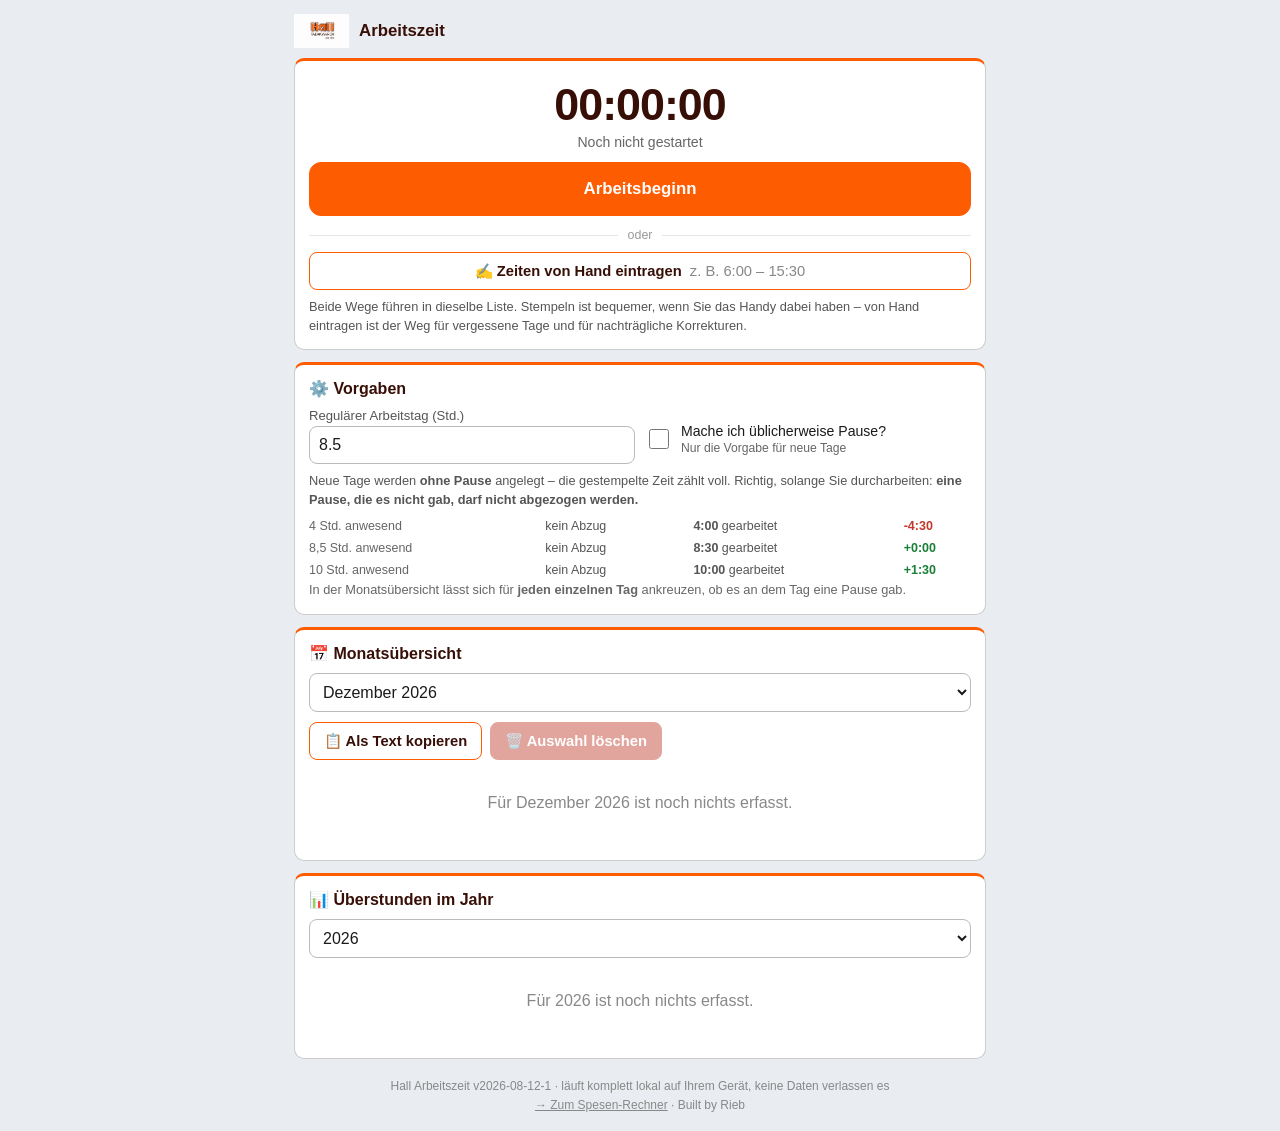
==== app/index.html @ a94123d1 "Neue App "Hall Arbeitszeit" unter /app/; Monatsfeld zeigt den laufenden Monat Der Spesen-Rechner ble" ====
<!DOCTYPE html>
<html lang="de">
<head>
<meta charset="UTF-8">
<title>Hall Arbeitszeit</title>
<meta name="viewport" content="width=device-width, initial-scale=1, viewport-fit=cover">

<!-- App zum Installieren -->
<link rel="manifest" href="manifest.json">
<meta name="theme-color" content="#FE5C01">
<meta name="description" content="Arbeitszeit stempeln und Überstunden zählen. Alle Daten bleiben lokal auf dem Gerät.">
<link rel="icon" type="image/png" href="../icons/icon-192.png">
<link rel="apple-touch-icon" href="../icons/apple-touch-icon.png">
<meta name="apple-mobile-web-app-capable" content="yes">
<meta name="apple-mobile-web-app-status-bar-style" content="default">
<meta name="apple-mobile-web-app-title" content="Arbeitszeit">

<style>
  :root {
    --accent: #FE5C01;      /* Hall Tabakwaren Orange */
    --brand-dark: #370F06;  /* Hall Tabakwaren Dunkelbraun */
    --gruen: #1a7f37;
    --rot: #c0392b;
    --linie: #e2e6ea;
  }
  * { box-sizing: border-box; -webkit-tap-highlight-color: transparent; }
  body {
    font-family: -apple-system, BlinkMacSystemFont, "SF Pro Text", Helvetica, Arial, sans-serif;
    margin: 0; background: #e9edf1; color: #1a1a1a; font-size: 16px;
    padding: env(safe-area-inset-top) 0 calc(env(safe-area-inset-bottom) + 16px);
  }
  .huelle { max-width: 720px; margin: 0 auto; padding: 0 14px; }

  header {
    display: flex; align-items: center; gap: 10px;
    padding: 14px 0 10px;
  }
  header img { height: 34px; }
  header h1 { font-size: 1.05rem; margin: 0; color: var(--brand-dark); font-weight: 600; }

  .karte {
    background: #fff; border: 1px solid #ccc; border-top: 3px solid var(--accent);
    border-radius: 10px; padding: 14px; margin-bottom: 12px;
  }
  .karte h2 { font-size: 1rem; margin: 0 0 10px; color: var(--brand-dark); }

  .uhr {
    font-size: 2.8rem; font-weight: 700; text-align: center; letter-spacing: -1px;
    font-variant-numeric: tabular-nums; margin: 4px 0; color: var(--brand-dark);
  }
  .status { text-align: center; color: #666; font-size: 0.88rem; margin-bottom: 12px; }

  button {
    font-family: inherit; font-size: 0.92rem; border-radius: 8px; cursor: pointer;
    padding: 9px 14px; border: 1px solid var(--accent); background: var(--accent);
    color: #fff; font-weight: 600;
  }
  button.gross { width: 100%; padding: 16px; font-size: 1.05rem; border-radius: 12px; }
  button.hell { background: #fff; color: var(--brand-dark); }
  button.rot { background: var(--rot); border-color: var(--rot); }
  button:disabled { opacity: 0.45; cursor: default; }

  .oder {
    display: flex; align-items: center; gap: 10px;
    margin: 12px 0 10px; color: #999; font-size: 0.78rem;
  }
  .oder span { flex: 1; height: 1px; background: var(--linie); }

  label { display: block; font-size: 0.82rem; color: #555; margin-bottom: 3px; }
  input[type=number], input[type=time], input[type=date], select {
    width: 100%; padding: 9px; font-size: 1rem; font-family: inherit;
    border: 1px solid #bbb; border-radius: 8px; background: #fff; color: #1a1a1a;
  }
  .reihe { display: flex; gap: 10px; flex-wrap: wrap; }
  .reihe > div { flex: 1; min-width: 130px; }

  .hinweis {
    font-size: 0.8rem; color: #555; line-height: 1.45; margin: 8px 0 0;
  }
  .merk {
    background: #FDE9DC; border: 1px solid var(--accent); border-radius: 8px;
    padding: 9px 12px; font-size: 0.84rem; color: var(--brand-dark); line-height: 1.45;
  }

  table { width: 100%; border-collapse: collapse; font-size: 0.87rem; }
  th { text-align: left; color: #666; font-size: 0.75rem; font-weight: normal; padding: 5px 3px; }
  td { padding: 8px 3px; border-top: 1px solid #eee; }
  .zahl { text-align: right; font-variant-numeric: tabular-nums; }
  .plus { color: var(--gruen); font-weight: 600; }
  .minus { color: var(--rot); font-weight: 600; }
  .leer { color: #888; text-align: center; padding: 18px 0; }

  .summe {
    display: flex; justify-content: space-between; padding-top: 10px; margin-top: 8px;
    border-top: 2px solid #ddd; font-weight: 600;
  }
  .summe.klein { border: 0; padding-top: 5px; margin-top: 0; font-weight: normal; color: #666; font-size: 0.85rem; }

  input[type=checkbox] { width: 20px; height: 20px; accent-color: var(--accent); }

  .modal-huelle {
    position: fixed; inset: 0; background: rgba(0,0,0,0.45); z-index: 9999;
    display: flex; align-items: center; justify-content: center; padding: 14px;
  }
  .modal {
    background: #fff; border-radius: 12px; padding: 18px; width: 100%; max-width: 420px;
    max-height: 90vh; overflow-y: auto;
  }
  .modal h2 { margin-top: 0; }

  footer { text-align: center; color: #888; font-size: 0.75rem; padding: 6px 0 0; line-height: 1.6; }
  footer a { color: #888; }
</style>
</head>
<body>
<div class="huelle">

<header>
  <img src="../hall-logo.png" alt="Hall Tabakwaren">
  <h1>Arbeitszeit</h1>
</header>

<div id="erinnerungen"></div>

<!-- ===== Stempeln ===== -->
<div class="karte">
  <div class="uhr" id="uhr">00:00:00</div>
  <div class="status" id="status">Noch nicht gestartet</div>
  <button id="stempelKnopf" class="gross" onclick="azStempeln()">Arbeitsbeginn</button>

  <div class="oder"><span></span>oder<span></span></div>
  <button class="hell" style="width:100%;" onclick="azNachtragenModal()">✍️ Zeiten von Hand eintragen &nbsp;<span style="color:#888; font-weight:normal;">z. B. 6:00 – 15:30</span></button>
  <p class="hinweis">
    Beide Wege führen in dieselbe Liste. Stempeln ist bequemer, wenn Sie das Handy
    dabei haben – von Hand eintragen ist der Weg für vergessene Tage und für
    nachträgliche Korrekturen.
  </p>
</div>

<!-- ===== Vorgaben ===== -->
<div class="karte">
  <h2>⚙️ Vorgaben</h2>
  <div class="reihe">
    <div>
      <label for="soll">Regulärer Arbeitstag (Std.)</label>
      <input id="soll" type="number" step="0.25" min="0" value="8.5" oninput="azSaveCfg()">
    </div>
    <div style="display:flex; align-items:flex-end;">
      <label style="display:flex; align-items:center; gap:9px; margin:0 0 9px;">
        <input id="pauseVorgabe" type="checkbox" onchange="azSaveCfg()">
        <span style="font-size:0.88rem; color:#1a1a1a;">Mache ich üblicherweise Pause?<br>
          <span style="font-size:0.76rem; color:#666;">Nur die Vorgabe für neue Tage</span></span>
      </label>
    </div>
  </div>
  <div id="pausenErklaerung" class="hinweis"></div>
</div>

<!-- ===== Monat ===== -->
<div class="karte">
  <h2>📅 Monatsübersicht</h2>
  <div class="reihe" style="margin-bottom:10px;">
    <div><select id="monatWahl" onchange="azRender()"></select></div>
  </div>
  <div style="display:flex; gap:8px; flex-wrap:wrap; margin-bottom:10px;">
    <button class="hell" onclick="azExport()">📋 Als Text kopieren</button>
    <button class="rot" id="loeschKnopf" onclick="azLoescheAuswahl()" disabled>🗑️ Auswahl löschen</button>
  </div>
  <div id="liste"></div>
</div>

<!-- ===== Jahr ===== -->
<div class="karte">
  <h2>📊 Überstunden im Jahr</h2>
  <div class="reihe" style="margin-bottom:10px;">
    <div><select id="jahrWahl" onchange="azRenderJahr()"></select></div>
  </div>
  <div id="jahrInhalt"></div>
</div>

<footer>
  Hall Arbeitszeit <span id="fussVersion"></span> &middot; läuft komplett lokal auf Ihrem Gerät, keine Daten verlassen es<br>
  <a href="../index.html">→ Zum Spesen-Rechner</a> &middot; Built by Rieb
</footer>

</div>
<div id="modalRoot"></div>

<script>
/* ===================================================================
   Hall Arbeitszeit - eigenständige App

   BEWUSSTE ENTSCHEIDUNG ZUM SPEICHER:
   Diese App benutzt exakt dieselben localStorage-Schluessel wie die
   Arbeitszeit-Ansicht im Spesen-Rechner (spesen_az_tage / _lauf / _cfg).
   Weil beide unter derselben Domain liegen, teilen sie sich damit den
   Speicher: Was hier gestempelt wird, steht auch dort - und umgekehrt.
   Es gibt also KEINEN zweiten, auseinanderlaufenden Datenbestand.

   Die Spesen-Abrechnung selbst wird hier nicht angefasst.
   =================================================================== */

const APP_VERSION = "2026-08-12-1";

const MONATE = ["Januar","Februar","März","April","Mai","Juni",
                "Juli","August","September","Oktober","November","Dezember"];

/* ---------- Speicher ----------
   Jeder Schreibvorgang wird zurueckgelesen und geprueft. Faellt der
   Browser-Speicher aus (voll, privater Modus), verschwaende ein stilles
   Scheitern einen ganzen Arbeitstag - das wuerde erst Wochen spaeter beim
   Zaehlen auffallen. Deshalb sofort laut Bescheid geben. */
function azSchreibe(schluessel, wert) {
  try {
    if (wert === null) localStorage.removeItem(schluessel);
    else localStorage.setItem(schluessel, wert);
    if (wert !== null && localStorage.getItem(schluessel) !== wert) throw new Error("Rückgelesener Wert weicht ab");
    return true;
  } catch (e) {
    alert("⚠️ Die Arbeitszeit konnte NICHT gespeichert werden.\n\n" +
      "Grund: " + (e && e.message ? e.message : "unbekannt") + "\n\n" +
      "Meist liegt es an einem vollen Browser-Speicher oder am privaten Modus. " +
      "Bitte notieren Sie sich die Zeiten vorerst von Hand.");
    return false;
  }
}

const AZ = {
  get lauf() { return localStorage.getItem("spesen_az_lauf"); },
  set lauf(v) { azSchreibe("spesen_az_lauf", v ? v : null); },
  get tage() { try { return JSON.parse(localStorage.getItem("spesen_az_tage") || "[]"); } catch (e) { return []; } },
  set tage(v) { azSchreibe("spesen_az_tage", JSON.stringify(v)); },
  get cfg() {
    try { return Object.assign({ soll: 8.5 }, JSON.parse(localStorage.getItem("spesen_az_cfg") || "{}")); }
    catch (e) { return { soll: 8.5 }; }
  },
  set cfg(v) { azSchreibe("spesen_az_cfg", JSON.stringify(v)); },
};

/* ---------- Pausenrechnung ----------
   § 4 ArbZG: "Die Arbeit ist durch im voraus feststehende Ruhepausen von
   mindestens 30 Minuten bei einer Arbeitszeit von mehr als sechs bis zu
   neun Stunden und 45 Minuten bei einer Arbeitszeit von mehr als neun
   Stunden insgesamt zu unterbrechen."
   "mehr als" ist woertlich: exakt 6:00 loest nichts aus, exakt 9:00
   bleibt bei 30 Minuten. */
function azGesetzPause(bruttoMin) {
  if (bruttoMin > 540) return 45;
  if (bruttoMin > 360) return 30;
  return 0;
}

/* Hat es an DIESEM Tag eine Pause gegeben? Der Tag ueberstimmt die
   allgemeine Vorgabe - eine Pause, die nicht stattgefunden hat, darf
   nicht abgezogen werden (§ 2 Abs. 1 ArbZG zieht nur genommene
   Ruhepausen ab), und umgekehrt. */
function azPauseAn() {
  const c = AZ.cfg;
  if (typeof c.gesetzlichePause === "boolean") return c.gesetzlichePause;
  if (c.modus) return c.modus !== "keine";
  return !!c.pause;
}
function azTagPause(e) { return typeof e.pause === "boolean" ? e.pause : azPauseAn(); }
function azAbzugFuer(e) { return azTagPause(e) ? azGesetzPause(e.min) : 0; }
function azNettoFuer(e) { return Math.max(0, e.min - azAbzugFuer(e)); }

function azModusText() {
  return azPauseAn()
    ? "gesetzliche Pause abgezogen (30 Min. ab 6 Std., 45 Min. ab 9 Std. – § 4 ArbZG)"
    : "ohne Pausenabzug – gestempelte Zeit zählt voll";
}

/* ---------- Hilfsmittel ---------- */
function azHhmm(m) {
  const v = Math.abs(Math.round(m));
  return (m < 0 ? "-" : "") + Math.floor(v / 60) + ":" + String(v % 60).padStart(2, "0");
}
function azUhrzeit(iso) { return new Date(iso).toLocaleTimeString("de-DE", { hour: "2-digit", minute: "2-digit" }); }
function azMonatsKey(iso) { const d = new Date(iso); return d.getFullYear() + "-" + String(d.getMonth() + 1).padStart(2, "0"); }
function azMonatsLabel(k) { const [j, m] = k.split("-"); return MONATE[parseInt(m, 10) - 1] + " " + j; }
function esc(s) { return String(s == null ? "" : s).replace(/[&<>"]/g, (c) => ({ "&": "&amp;", "<": "&lt;", ">": "&gt;", '"': "&quot;" }[c])); }

/* ---------- Stempeln ---------- */
function azStempeln() {
  if (AZ.lauf) {
    const start = new Date(AZ.lauf);
    const min = (Date.now() - start.getTime()) / 60000;
    // Unter einer Minute ist immer ein Fehlgriff, kein Arbeitstag.
    if (min < 1) {
      AZ.lauf = null;
      azRender();
      alert("Nur " + Math.round(min * 60) + " Sekunden erfasst – das war offenbar ein Fehlgriff.\n\n" +
        "Der Eintrag wurde verworfen. Über „✍️ Zeiten von Hand eintragen" + String.fromCharCode(34) + " lässt sich ein Tag von Hand eintragen.");
      return;
    }
    const t = AZ.tage;
    // "pause" wird sofort festgeschrieben, damit eine spaetere Aenderung
    // der Vorgabe alte Tage nicht rueckwirkend umrechnet.
    t.push({ start: AZ.lauf, ende: new Date().toISOString(), min: Math.round(min), pause: azPauseAn() });
    AZ.tage = t;
    AZ.lauf = null;
  } else {
    AZ.lauf = new Date().toISOString();
  }
  azRender();
}

let azTimer = null;
function azTick() {
  const el = document.getElementById("uhr");
  if (!el) return;
  const l = AZ.lauf;
  if (!l) { el.textContent = "00:00:00"; return; }
  const s = Math.max(0, Math.floor((Date.now() - new Date(l).getTime()) / 1000));
  el.textContent = [Math.floor(s / 3600), Math.floor(s / 60) % 60, s % 60]
    .map((v) => String(v).padStart(2, "0")).join(":");
}

/* ---------- Vorgaben ---------- */
function azSaveCfg() {
  AZ.cfg = Object.assign({}, AZ.cfg, {
    soll: parseFloat(document.getElementById("soll").value) || 0,
    gesetzlichePause: document.getElementById("pauseVorgabe").checked,
  });
  azRender();
}

function azPausenErklaerung() {
  const el = document.getElementById("pausenErklaerung");
  if (!el) return;
  const an = azPauseAn();
  const soll = AZ.cfg.soll * 60;
  const zeile = (std) => {
    const b = Math.round(std * 60);
    const abzug = an ? azGesetzPause(b) : 0;
    const netto = b - abzug, diff = netto - soll;
    return `<tr>
      <td style="padding:2px 10px 2px 0; color:#666; border:0;">${String(std).replace(".", ",")} Std. anwesend</td>
      <td style="padding:2px 10px 2px 0; border:0;">${abzug ? "− " + abzug + " Min." : "kein Abzug"}</td>
      <td style="padding:2px 10px 2px 0; border:0;"><b>${azHhmm(netto)}</b> gearbeitet</td>
      <td style="padding:2px 0; border:0;" class="${diff >= 0 ? "plus" : "minus"}">${diff >= 0 ? "+" : ""}${azHhmm(diff)}</td>
    </tr>`;
  };
  el.innerHTML =
    (an
      ? `Neue Tage werden <b>mit Pause</b> angelegt: 30 Min. ab 6 Std., 45 Min. ab 9 Std. (§ 4 ArbZG).`
      : `Neue Tage werden <b>ohne Pause</b> angelegt – die gestempelte Zeit zählt voll.
         Richtig, solange Sie durcharbeiten: <b>eine Pause, die es nicht gab, darf nicht abgezogen werden.</b>`) +
    `<table style="margin-top:6px; font-size:0.78rem;">${zeile(4)}${zeile(8.5)}${zeile(10)}</table>` +
    `<span style="color:#666;">In der Monatsübersicht lässt sich für <b>jeden einzelnen Tag</b> ankreuzen,
     ob es an dem Tag eine Pause gab.</span>`;
}

/* ---------- Auswahl & Löschen ---------- */
function azGewaehlte() {
  return [...document.querySelectorAll("#liste input.az-auswahl:checked")].map((c) => c.value);
}
function azAuswahlGeaendert() {
  const n = azGewaehlte().length;
  const btn = document.getElementById("loeschKnopf");
  btn.disabled = n === 0;
  btn.textContent = n === 0 ? "🗑️ Auswahl löschen" : `🗑️ ${n} ${n === 1 ? "Tag" : "Tage"} löschen`;
  const alle = document.getElementById("alleWahl");
  if (alle) {
    const gesamt = document.querySelectorAll("#liste input.az-auswahl").length;
    alle.checked = n > 0 && n === gesamt;
    alle.indeterminate = n > 0 && n < gesamt;
  }
}
function azAlleAuswaehlen(an) {
  document.querySelectorAll("#liste input.az-auswahl").forEach((c) => { c.checked = an; });
  azAuswahlGeaendert();
}
function azLoescheAuswahl() {
  const ids = azGewaehlte();
  if (!ids.length) return;
  const tage = AZ.tage.filter((e) => ids.includes(e.start));
  const liste = tage.map((e) => "• " + new Date(e.start).toLocaleDateString("de-DE", { weekday: "short", day: "2-digit", month: "2-digit" }) +
    "  " + azUhrzeit(e.start) + "–" + azUhrzeit(e.ende)).join("\n");
  if (!confirm(ids.length + (ids.length === 1 ? " Tag" : " Tage") + " löschen?\n\n" + liste + "\n\nRückgängig machen geht nicht.")) return;
  AZ.tage = AZ.tage.filter((e) => !ids.includes(e.start));
  azRender();
}
function azLoescheTag(startIso) {
  const t = AZ.tage;
  const e = t.find((x) => x.start === startIso);
  if (!e) return;
  const d = new Date(e.start).toLocaleDateString("de-DE", { weekday: "long", day: "2-digit", month: "long" });
  if (!confirm(d + "\n" + azUhrzeit(e.start) + "–" + azUhrzeit(e.ende) + "\n\nDiesen Tag wirklich löschen?")) return;
  AZ.tage = t.filter((x) => x.start !== startIso);
  azRender();
}
function azTagPauseUmschalten(startIso, an) {
  const t = AZ.tage;
  const e = t.find((x) => x.start === startIso);
  if (!e) return;
  e.pause = an;
  AZ.tage = t;
  azRender();
}

/* ---------- Von Hand eintragen ---------- */
function azNachtragenModal(datumVorgabe) {
  const c = AZ.cfg;
  const heute = datumVorgabe || new Date().toISOString().slice(0, 10);
  document.getElementById("modalRoot").innerHTML = `
    <div class="modal-huelle" onclick="if(event.target===this) azSchliesseModal()">
      <div class="modal">
        <h2>✍️ Arbeitszeit von Hand eintragen</h2>
        <p class="hinweis" style="margin-top:0;">Für vergessenes Stempeln, zum Berichtigen oder zum Nachpflegen mehrerer Tage.</p>
        <div style="margin-bottom:10px;">
          <label for="nachDatum">Datum</label>
          <input id="nachDatum" type="date" value="${heute}">
        </div>
        <div class="reihe" style="margin-bottom:10px;">
          <div><label for="nachVon">Arbeitsbeginn</label><input id="nachVon" type="time" value="${c.letzteVon || "06:00"}"></div>
          <div><label for="nachBis">Feierabend</label><input id="nachBis" type="time" value="${c.letzteBis || "15:30"}"></div>
        </div>
        <label style="display:flex; align-items:center; gap:9px; margin-bottom:10px;">
          <input id="nachPause" type="checkbox" ${azPauseAn() ? "checked" : ""}>
          <span style="font-size:0.88rem; color:#1a1a1a;">An diesem Tag Pause gemacht</span>
        </label>
        <div id="nachVorschau" class="merk"></div>
        <div style="display:flex; gap:8px; justify-content:flex-end; margin-top:14px; flex-wrap:wrap;">
          <button class="hell" onclick="azSchliesseModal()">Abbrechen</button>
          <button class="hell" onclick="azNachtragenSpeichern(true)">Eintragen &amp; nächster Tag</button>
          <button onclick="azNachtragenSpeichern(false)">Eintragen</button>
        </div>
      </div>
    </div>`;
  ["nachDatum", "nachVon", "nachBis"].forEach((id) =>
    document.getElementById(id).addEventListener("input", azNachVorschau));
  document.getElementById("nachPause").addEventListener("change", azNachVorschau);
  azNachVorschau();
}
function azSchliesseModal() { document.getElementById("modalRoot").innerHTML = ""; }

/* Zeigt schon vor dem Speichern, was der Eintrag bedeutet - damit ein
   Zahlendreher auffaellt, bevor er in der Liste steht. */
function azNachVorschau() {
  const el = document.getElementById("nachVorschau");
  if (!el) return;
  const d = document.getElementById("nachDatum").value;
  const von = document.getElementById("nachVon").value;
  const bis = document.getElementById("nachBis").value;
  if (!d || !von || !bis) { el.textContent = "Bitte Datum und beide Zeiten ausfüllen."; return; }
  const s = new Date(d + "T" + von);
  let e = new Date(d + "T" + bis);
  let nacht = false;
  if (e <= s) { e = new Date(e.getTime() + 864e5); nacht = true; }
  const brutto = Math.round((e - s) / 60000);
  const pauseAn = document.getElementById("nachPause").checked;
  const abzug = pauseAn ? azGesetzPause(brutto) : 0;
  const netto = Math.max(0, brutto - abzug);
  const diff = netto - AZ.cfg.soll * 60;
  el.innerHTML = `<b>${s.toLocaleDateString("de-DE", { weekday: "long", day: "2-digit", month: "long" })}</b>` +
    (nacht ? ` <span class="minus">(über Mitternacht)</span>` : "") + `<br>` +
    `Arbeitszeit <b>${azHhmm(netto)} Std.</b>` +
    (abzug ? ` <span style="color:#666;">(${azHhmm(brutto)} minus ${abzug} Min. Pause)</span>` : "") +
    ` &nbsp;·&nbsp; <b class="${diff >= 0 ? "plus" : "minus"}">${diff >= 0 ? "+" : ""}${azHhmm(diff)}</b> gegenüber ${String(AZ.cfg.soll).replace(".", ",")} Std.` +
    (!pauseAn && brutto > 360
      ? `<br><span class="minus">⚠️ Über 6 Std. ohne Pause – nach § 4 Satz 2 ArbZG unzulässig. Es wird nichts abgezogen, der Tag wird nur gekennzeichnet.</span>`
      : "");
}

function azNachtragenSpeichern(weiter) {
  const datum = document.getElementById("nachDatum").value;
  const von = document.getElementById("nachVon").value;
  const bis = document.getElementById("nachBis").value;
  if (!datum || !von || !bis) { alert("Bitte Datum, Arbeitsbeginn und Feierabend ausfüllen."); return; }
  const start = new Date(datum + "T" + von);
  let ende = new Date(datum + "T" + bis);
  if (ende <= start) ende = new Date(ende.getTime() + 864e5);  // Nachtschicht
  const min = Math.round((ende - start) / 60000);
  if (min > 16 * 60 && !confirm("Das sind " + azHhmm(min) + " Stunden. Wirklich eintragen?")) return;

  // Doppelt erfasste Tage sind der haeufigste Weg zu falschen Ueberstunden
  const schonDa = AZ.tage.filter((e) => e.start.slice(0, 10) === start.toISOString().slice(0, 10));
  if (schonDa.length) {
    const liste = schonDa.map((e) => azUhrzeit(e.start) + "–" + azUhrzeit(e.ende)).join(", ");
    if (!confirm("Für diesen Tag ist bereits etwas erfasst:\n" + liste +
      "\n\nDer neue Eintrag kommt zusätzlich dazu und wird mitgezählt. Trotzdem eintragen?")) return;
  }

  const t = AZ.tage;
  t.push({ start: start.toISOString(), ende: ende.toISOString(), min: min,
           pause: document.getElementById("nachPause").checked });
  t.sort((a, b) => new Date(a.start) - new Date(b.start));
  AZ.tage = t;
  AZ.cfg = Object.assign(AZ.cfg, { letzteVon: von, letzteBis: bis });
  azRender();

  if (weiter) {
    azNachtragenModal(new Date(start.getTime() + 864e5).toISOString().slice(0, 10));
  } else {
    azSchliesseModal();
  }
}

/* ---------- Export ---------- */
function azExport() {
  const key = document.getElementById("monatWahl").value;
  const soll = AZ.cfg.soll * 60;
  const tage = AZ.tage.filter((e) => azMonatsKey(e.start) === key);
  if (!tage.length) { alert("Für diesen Monat sind keine Zeiten erfasst."); return; }
  const zeilen = tage.map((e) => {
    const n = azNettoFuer(e), d = n - soll, abzug = azAbzugFuer(e);
    return new Date(e.start).toLocaleDateString("de-DE", { weekday: "short", day: "2-digit", month: "2-digit" }) +
      "  " + azUhrzeit(e.start) + "-" + azUhrzeit(e.ende) +
      "  Pause " + (abzug ? abzug + " Min." : "keine") +
      "  " + azHhmm(n) + " Std.  " + (d >= 0 ? "+" : "") + azHhmm(d) +
      (!azTagPause(e) && e.min > 360 ? "  (!) ueber 6 Std. ohne Pause" : "");
  }).join("\n");
  const summe = tage.reduce((s, e) => s + azNettoFuer(e) - soll, 0);
  const txt = "Arbeitszeit " + azMonatsLabel(key) +
    "\nSoll " + String(AZ.cfg.soll).replace(".", ",") + " Std./Tag, " + azModusText() +
    "\n\n" + zeilen +
    "\n\nÜberstunden im Monat: " + (summe >= 0 ? "+" : "") + azHhmm(summe);
  if (navigator.clipboard) {
    navigator.clipboard.writeText(txt).then(() => alert("In die Zwischenablage kopiert."), () => prompt("Kopieren:", txt));
  } else { prompt("Kopieren:", txt); }
}

/* ---------- Monatsansicht ---------- */
function azRender() {
  const c = AZ.cfg;
  document.getElementById("soll").value = c.soll;
  document.getElementById("pauseVorgabe").checked = azPauseAn();
  azPausenErklaerung();

  const l = AZ.lauf;
  const btn = document.getElementById("stempelKnopf");
  btn.textContent = l ? "Feierabend" : "Arbeitsbeginn";
  btn.className = "gross" + (l ? " rot" : "");
  document.getElementById("status").innerHTML = l
    ? "Läuft seit <b>" + azUhrzeit(l) + "</b>"
    : "Noch nicht gestartet";
  azTick();

  const alle = AZ.tage;
  const keys = Array.from(new Set(alle.map((e) => azMonatsKey(e.start))));
  const jetzt = azMonatsKey(new Date().toISOString());
  if (!keys.includes(jetzt)) keys.push(jetzt);
  keys.sort().reverse();

  const sel = document.getElementById("monatWahl");
  const vorher = sel.value;
  sel.innerHTML = keys.map((k) => `<option value="${k}">${azMonatsLabel(k)}</option>`).join("");
  sel.value = keys.includes(vorher) ? vorher : jetzt;

  const soll = c.soll * 60;
  const monatTage = alle.filter((e) => azMonatsKey(e.start) === sel.value)
    .sort((a, b) => new Date(b.start) - new Date(a.start));

  let html;
  if (!monatTage.length) {
    html = `<p class="leer">Für ${azMonatsLabel(sel.value)} ist noch nichts erfasst.</p>`;
  } else {
    html = `<table><thead><tr>
      <th style="width:26px;"><input type="checkbox" id="alleWahl" onchange="azAlleAuswaehlen(this.checked)"></th>
      <th>Tag</th><th>Von–Bis</th><th style="text-align:center;">Pause</th>
      <th class="zahl">Zeit</th><th class="zahl">+/−</th><th></th>
    </tr></thead><tbody>`;
    monatTage.forEach((e) => {
      const n = azNettoFuer(e), diff = n - soll;
      const pauseAn = azTagPause(e), abzug = azAbzugFuer(e);
      // Ueber 6 Std. ohne Pause ist nach § 4 Satz 2 ArbZG unzulaessig.
      // Abgezogen wird trotzdem nichts - der Tag wird nur belegbar gemacht.
      const verstoss = !pauseAn && e.min > 360;
      html += `<tr>
        <td><input type="checkbox" class="az-auswahl" value="${esc(e.start)}" onchange="azAuswahlGeaendert()"></td>
        <td>${new Date(e.start).toLocaleDateString("de-DE", { weekday: "short", day: "2-digit", month: "2-digit" })}</td>
        <td style="color:#666;">${azUhrzeit(e.start)}–${azUhrzeit(e.ende)}</td>
        <td style="text-align:center; white-space:nowrap;">
          <input type="checkbox" ${pauseAn ? "checked" : ""} onchange="azTagPauseUmschalten('${esc(e.start)}', this.checked)"
                 title="${pauseAn ? "Pause gemacht – wird abgezogen" : "Keine Pause gemacht – nichts wird abgezogen"}">
          <span style="font-size:0.7rem; color:#888;">${abzug ? "−" + abzug + "′" : "–"}</span>
          ${verstoss ? `<span title="Über 6 Std. ohne Pause – nach § 4 Satz 2 ArbZG unzulässig. Es wird nichts abgezogen; der Tag ist nur gekennzeichnet." style="cursor:help;">⚠️</span>` : ""}
        </td>
        <td class="zahl">${azHhmm(n)}</td>
        <td class="zahl ${diff >= 0 ? "plus" : "minus"}">${diff >= 0 ? "+" : ""}${azHhmm(diff)}</td>
        <td style="text-align:right;"><button class="hell" style="padding:2px 7px; font-size:0.78rem;" onclick="azLoescheTag('${esc(e.start)}')" title="Diesen Tag löschen">🗑️</button></td>
      </tr>`;
    });
    const summeMonat = monatTage.reduce((s, e) => s + azNettoFuer(e) - soll, 0);
    const summeAlle = alle.reduce((s, e) => s + azNettoFuer(e) - soll, 0);
    html += `</tbody></table>
      <div class="summe">
        <span>Überstunden ${azMonatsLabel(sel.value)} (${monatTage.length} ${monatTage.length === 1 ? "Tag" : "Tage"})</span>
        <span class="${summeMonat >= 0 ? "plus" : "minus"}">${summeMonat >= 0 ? "+" : ""}${azHhmm(summeMonat)}</span>
      </div>
      <div class="summe klein">
        <span>Überstunden insgesamt (alle Monate)</span>
        <span>${summeAlle >= 0 ? "+" : ""}${azHhmm(summeAlle)}</span>
      </div>`;
  }
  document.getElementById("liste").innerHTML = html;
  azAuswahlGeaendert();
  azRenderJahr();
  azErinnerungen();
}

/* ---------- Jahresansicht ----------
   Ueberstunden koennen negativ sein, deshalb eine Nulllinie:
   Plus waechst gruen nach oben, Minus rot nach unten. */
function azJahrBalken(monate) {
  const maxAbs = Math.max(30, ...monate.map((m) => Math.abs(m.diff)));
  const bw = 20, luecke = 9, halbe = 46, linksPad = 26, hoehe = halbe * 2 + 24;
  const breite = monate.length * (bw + luecke) + linksPad;
  const nullY = halbe + 3;
  const balken = monate.map((m, i) => {
    const h = Math.round((Math.abs(m.diff) / maxAbs) * (halbe - 12));
    const x = linksPad + i * (bw + luecke);
    const y = m.diff >= 0 ? nullY - h : nullY;
    const farbe = m.diff >= 0 ? "#1a7f37" : "#c0392b";
    const txt = m.tage ? (m.diff >= 0 ? "+" : "") + azHhmm(m.diff) : "";
    const ty = m.diff >= 0 ? y - 3 : y + h + 9;
    return `<rect x="${x}" y="${y}" width="${bw}" height="${m.tage ? Math.max(h, 1) : 0}" rx="3" fill="${farbe}"></rect>
      <text x="${x + bw / 2}" y="${ty}" font-size="8" text-anchor="middle" fill="#370F06">${txt}</text>
      <text x="${x + bw / 2}" y="${hoehe - 3}" font-size="9" text-anchor="middle" fill="#666">${MONATE[m.monat - 1].slice(0, 3)}</text>`;
  }).join("");
  return `<svg width="${breite}" height="${hoehe}" viewBox="0 0 ${breite} ${hoehe}" style="max-width:100%; display:block; margin:0 auto 10px;">
    <line x1="${linksPad - 5}" y1="${nullY}" x2="${breite}" y2="${nullY}" stroke="#bbb"></line>
    <text x="0" y="${nullY + 3}" font-size="8" fill="#999">0</text>${balken}</svg>`;
}

function azRenderJahr() {
  const sel = document.getElementById("jahrWahl");
  if (!sel) return;
  const alle = AZ.tage;
  const jahre = Array.from(new Set(alle.map((e) => new Date(e.start).getFullYear())));
  const aktuell = new Date().getFullYear();
  if (!jahre.includes(aktuell)) jahre.push(aktuell);
  jahre.sort().reverse();
  const vorher = sel.value;
  sel.innerHTML = jahre.map((j) => `<option value="${j}">${j}</option>`).join("");
  sel.value = jahre.includes(parseInt(vorher, 10)) ? vorher : String(aktuell);

  const jahr = parseInt(sel.value, 10);
  const soll = AZ.cfg.soll * 60;
  const monate = [];
  for (let m = 1; m <= 12; m++) {
    const tage = alle.filter((e) => {
      const d = new Date(e.start);
      return d.getFullYear() === jahr && d.getMonth() + 1 === m;
    });
    const arbeit = tage.reduce((s, e) => s + azNettoFuer(e), 0);
    monate.push({ monat: m, tage: tage.length, arbeit, diff: arbeit - tage.length * soll });
  }
  const gesamtTage = monate.reduce((s, m) => s + m.tage, 0);
  if (!gesamtTage) {
    document.getElementById("jahrInhalt").innerHTML = `<p class="leer">Für ${jahr} ist noch nichts erfasst.</p>`;
    return;
  }
  const gesamtArbeit = monate.reduce((s, m) => s + m.arbeit, 0);
  const gesamtDiff = monate.reduce((s, m) => s + m.diff, 0);
  const zeilen = monate.map((m) => m.tage
    ? `<tr><td>${MONATE[m.monat - 1]}</td><td class="zahl">${m.tage}</td><td class="zahl">${azHhmm(m.arbeit)}</td>
       <td class="zahl ${m.diff >= 0 ? "plus" : "minus"}">${m.diff >= 0 ? "+" : ""}${azHhmm(m.diff)}</td></tr>`
    : `<tr style="color:#bbb;"><td>${MONATE[m.monat - 1]}</td><td class="zahl">–</td><td class="zahl">–</td><td class="zahl">–</td></tr>`
  ).join("");

  document.getElementById("jahrInhalt").innerHTML = `
    ${azJahrBalken(monate)}
    <table><thead><tr><th>Monat</th><th class="zahl">Tage</th><th class="zahl">Arbeitszeit</th><th class="zahl">+/−</th></tr></thead>
    <tbody>${zeilen}
      <tr style="font-weight:bold; border-top:2px solid #ddd;">
        <td>Gesamt ${jahr}</td><td class="zahl">${gesamtTage}</td><td class="zahl">${azHhmm(gesamtArbeit)}</td>
        <td class="zahl ${gesamtDiff >= 0 ? "plus" : "minus"}">${gesamtDiff >= 0 ? "+" : ""}${azHhmm(gesamtDiff)}</td>
      </tr></tbody></table>
    <p class="hinweis">Gerechnet mit <b>${String(AZ.cfg.soll).replace(".", ",")} Std./Tag</b> Soll,
      <b>${azModusText()}</b>. Nur Tage mit erfasster Zeit zählen – nicht gestempelte Tage ergeben kein Minus.</p>`;
}

/* ---------- Erinnerung beim Öffnen ----------
   Eine App, die rein lokal laeuft, kann keine zeitgesteuerten
   Benachrichtigungen verschicken - dafuer braeuchte es einen Server.
   Deshalb der ehrliche Weg: erinnern, wenn die App geoeffnet wird, und
   nur dann, wenn es wirklich zutrifft. */
function azErinnerungen() {
  const box = document.getElementById("erinnerungen");
  if (!box) return;
  box.innerHTML = "";
  if (!AZ.lauf) return;
  const stunden = (Date.now() - new Date(AZ.lauf).getTime()) / 3600000;
  if (stunden < 11) return;

  // Kennung enthaelt den Startzeitpunkt: sonst wuerde ein einmal
  // weggeklickter Hinweis auch beim NAECHSTEN vergessenen Feierabend
  // nie wieder erscheinen - und genau dann wird er gebraucht.
  const id = "feierabend-" + AZ.lauf;
  const weg = JSON.parse(localStorage.getItem("spesen_hinweise_weg") || "[]");
  if (weg.indexOf(id) > -1) return;

  const seit = new Date(AZ.lauf).toLocaleDateString("de-DE", { weekday: "long", day: "2-digit", month: "2-digit" }) +
    " um " + azUhrzeit(AZ.lauf);
  box.innerHTML = `<div class="merk" style="display:flex; gap:10px; align-items:center; flex-wrap:wrap; margin-bottom:12px;">
    <span style="flex:1; min-width:200px;">⏱️ <b>Ihre Uhr läuft seit ${Math.floor(stunden)} Stunden</b> – gestartet ${seit}.<br>
      <span style="color:#666;">Vermutlich wurde der Feierabend vergessen. Sie können jetzt ausstempeln und den Tag anschließend von Hand berichtigen.</span></span>
    <button class="hell" style="padding:6px 10px; font-size:0.8rem;" onclick="azHinweisWeg('${esc(id)}')">Erledigt</button>
  </div>`;
}
function azHinweisWeg(id) {
  let weg = JSON.parse(localStorage.getItem("spesen_hinweise_weg") || "[]");
  if (weg.indexOf(id) === -1) weg.push(id);
  if (weg.length > 30) weg = weg.slice(-30);
  localStorage.setItem("spesen_hinweise_weg", JSON.stringify(weg));
  azErinnerungen();
}

/* ---------- Start ---------- */
document.getElementById("fussVersion").textContent = "v" + APP_VERSION;
azRender();
if (azTimer) clearInterval(azTimer);
azTimer = setInterval(azTick, 1000);

/* Service Worker: macht die App installierbar und offline nutzbar.
   Faellt die Anmeldung aus, laeuft alles normal weiter - nur ohne Offline. */
(function () {
  if (!("serviceWorker" in navigator)) return;
  if (location.protocol !== "https:" && location.hostname !== "localhost" && location.hostname !== "127.0.0.1") return;
  window.addEventListener("load", function () {
    navigator.serviceWorker.register("sw.js").then(function (reg) {
      reg.update().catch(function () {});
    }).catch(function (e) {
      console.warn("Service Worker konnte nicht angemeldet werden:", e && e.message);
    });
  });
})();

/* Eigener Installations-Hinweis statt des unauffaelligen Browser-Menues */
let __installPrompt = null;
window.addEventListener("beforeinstallprompt", function (e) {
  e.preventDefault();
  __installPrompt = e;
  if (localStorage.getItem("az_install_weggeklickt") === "ja") return;
  const leiste = document.createElement("div");
  leiste.id = "installLeiste";
  leiste.style.cssText = "position:fixed; left:12px; right:12px; bottom:12px; z-index:9998; background:#fff; border:1px solid var(--accent); border-top:3px solid var(--accent); border-radius:10px; padding:12px 14px; box-shadow:0 4px 16px rgba(0,0,0,0.18); display:flex; gap:10px; align-items:center; flex-wrap:wrap; max-width:640px; margin:0 auto; font-size:0.88rem;";
  leiste.innerHTML =
    '<span style="flex:1; min-width:190px;">📲 <b>Als App installieren?</b><br>' +
    '<span style="color:#666; font-size:0.8rem;">Eigenes Symbol, kein Browser-Rahmen, funktioniert ohne Empfang.</span></span>' +
    '<button class="hell" onclick="installAblehnen()">Nein danke</button>' +
    '<button onclick="installStarten()">Installieren</button>';
  document.body.appendChild(leiste);
});
function installStarten() {
  const l = document.getElementById("installLeiste"); if (l) l.remove();
  if (!__installPrompt) return;
  __installPrompt.prompt();
  __installPrompt = null;
}
function installAblehnen() {
  localStorage.setItem("az_install_weggeklickt", "ja");
  const l = document.getElementById("installLeiste"); if (l) l.remove();
}
window.addEventListener("appinstalled", function () {
  localStorage.setItem("az_install_weggeklickt", "ja");
  const l = document.getElementById("installLeiste"); if (l) l.remove();
});

/* Automatisches Update: prueft eine kleine version.txt am Cache vorbei.
   Weicht sie ab, laedt die App einmal frisch nach. Daten bleiben lokal
   und gehen dabei NICHT verloren. */
(function () {
  async function pruefe() {
    try {
      const r = await fetch("version.txt?cb=" + Date.now(), { cache: "no-store" });
      if (!r.ok) return;
      const neu = (await r.text()).trim();
      if (!neu || neu === APP_VERSION) return;
      if (sessionStorage.getItem("az_reloaded_for") === neu) return;  // Schutz vor Schleife
      sessionStorage.setItem("az_reloaded_for", neu);
      location.replace(location.pathname.replace(/\?.*$/, "") + "?v=" + encodeURIComponent(neu));
    } catch (e) { /* offline - einfach weiterlaufen */ }
  }
  pruefe();
})();
</script>
</body>
</html>
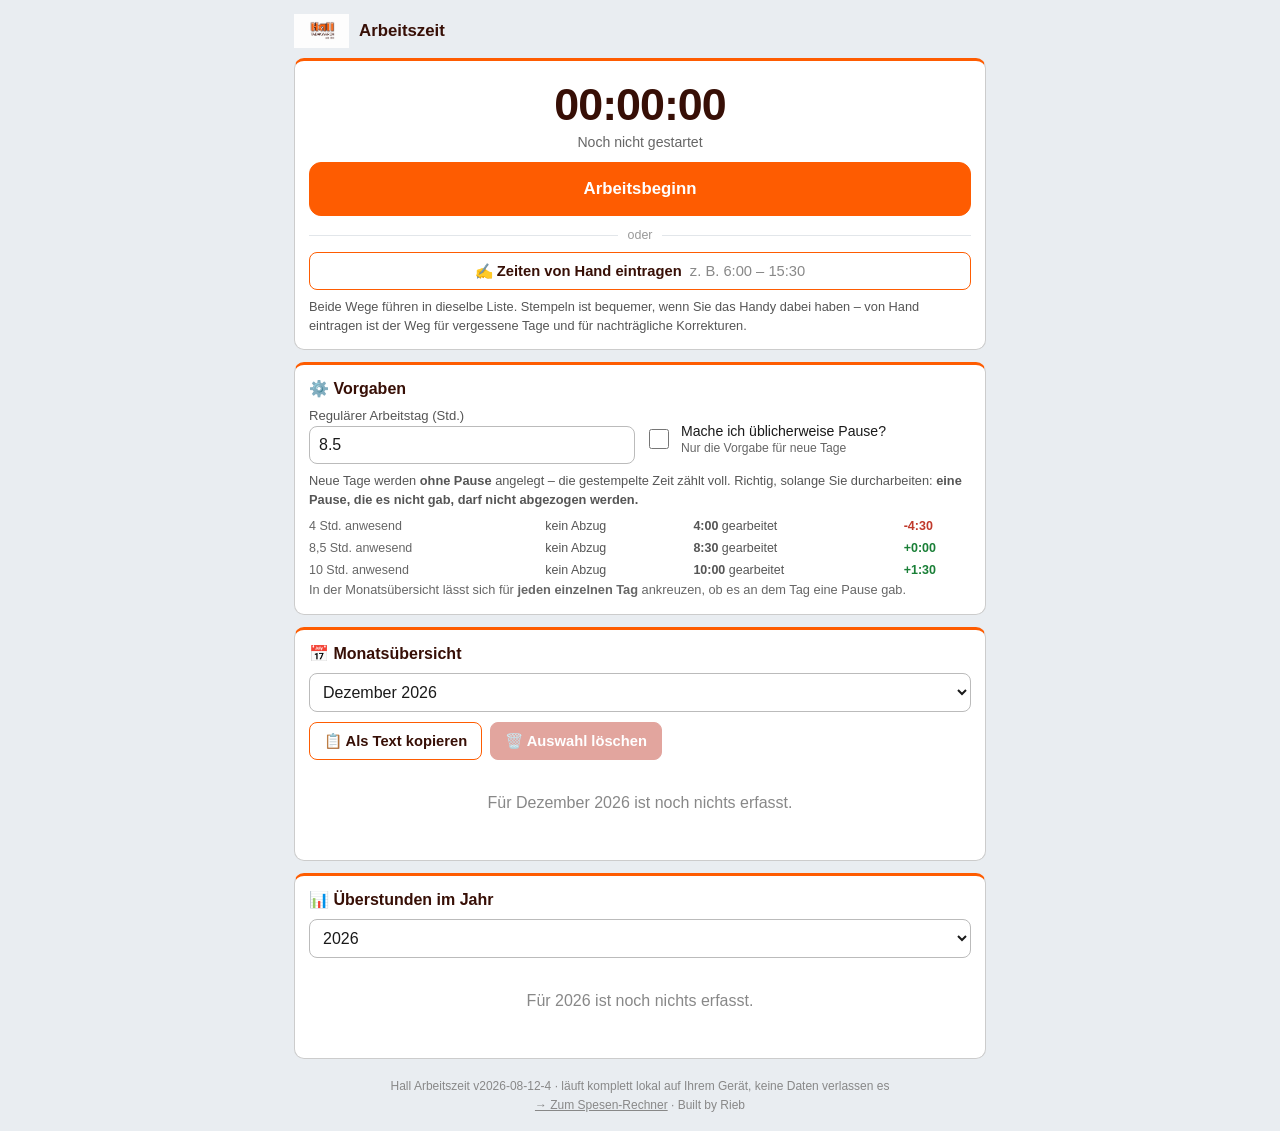
==== commit 5c4bcb39: "App umfasst jetzt das ganze Tool und funktioniert offline; Speicher-Schutz Auf Wunsch: In der App so" ====
--- a/app/index.html
+++ b/app/index.html
@@ -200,7 +200,7 @@
    Die Spesen-Abrechnung selbst wird hier nicht angefasst.
    =================================================================== */
 
-const APP_VERSION = "2026-08-12-1";
+const APP_VERSION = "2026-08-12-4";
 
 const MONATE = ["Januar","Februar","März","April","Mai","Juni",
                 "Juli","August","September","Oktober","November","Dezember"];
@@ -715,17 +715,68 @@
 azTimer = setInterval(azTick, 1000);
 
 /* Service Worker: macht die App installierbar und offline nutzbar.
+   Er liegt im STAMMORDNER, nicht hier - dadurch bedient er auch den
+   Spesen-Rechner. Ein Worker in /app/ duerfte nur /app/ bedienen, und
+   dann waere das Spesenblatt in der App ohne Empfang tot.
    Faellt die Anmeldung aus, laeuft alles normal weiter - nur ohne Offline. */
 (function () {
   if (!("serviceWorker" in navigator)) return;
   if (location.protocol !== "https:" && location.hostname !== "localhost" && location.hostname !== "127.0.0.1") return;
   window.addEventListener("load", function () {
-    navigator.serviceWorker.register("sw.js").then(function (reg) {
+    /* Alten Worker aus /app/ abmelden.
+
+       Frueher lag hier ein eigener Worker (app/sw.js). Wer die App damals
+       geoeffnet hat, traegt dessen Anmeldung noch im Browser - und weil sie
+       die engere Reichweite hat, gewinnt sie gegen den neuen im Stammordner.
+       Ergebnis waere: Die App liefe weiter mit dem alten Worker, der nur
+       /app/ kennt, und das Spesenblatt waere dort NICHT offline verfuegbar.
+       Browser raeumen das irgendwann selbst auf - aber eben irgendwann. */
+    navigator.serviceWorker.getRegistrations().then(function (regs) {
+      return Promise.all(regs.map(function (r) {
+        if (r.scope.replace(/\/+$/, "").endsWith("/app")) {
+          console.info("Alten Service Worker aus /app/ abgemeldet");
+          return r.unregister();
+        }
+      }));
+    }).then(function () {
+      /* Und seinen Cache gleich mit. Der neue Worker raeumt zwar beim
+         Aktivieren auf, aber solange der alte noch lief, hat er ihn
+         danach wieder befuellt - er bliebe also verwaist liegen. */
+      if (!window.caches) return;
+      return caches.keys().then(function (namen) {
+        return Promise.all(namen
+          .filter(function (n) { return n.indexOf("hall-arbeitszeit-") === 0; })
+          .map(function (n) { console.info("Alten Cache entfernt: " + n); return caches.delete(n); }));
+      });
+    }).catch(function () {}).then(function () {
+      return navigator.serviceWorker.register("../sw.js", { scope: "/" });
+    }).then(function (reg) {
       reg.update().catch(function () {});
     }).catch(function (e) {
       console.warn("Service Worker konnte nicht angemeldet werden:", e && e.message);
     });
   });
+})();
+
+/* Speicher-Schutz anfordern.
+
+   Ohne diese Bitte darf das Betriebssystem den Browser-Speicher aufraeumen,
+   wenn das Telefon knapp wird - dann waeren Monate an Ueberstunden weg, ohne
+   dass jemand etwas falsch gemacht haette. Bei einer echten App passiert das
+   nicht; bei einer installierten Web-App wird die Bitte in aller Regel
+   gewaehrt.
+
+   Der Schutz gilt fuer die ganze Domain, also auch fuer die Spesen-Daten.
+   Wird die Bitte abgelehnt, laeuft alles normal weiter - nur eben ohne
+   Zusicherung. Deshalb bleibt das Backup im Spesen-Rechner wichtig. */
+(function () {
+  if (!navigator.storage || !navigator.storage.persist) return;
+  navigator.storage.persisted().then(function (schonGeschuetzt) {
+    if (schonGeschuetzt) return;
+    return navigator.storage.persist().then(function (gewaehrt) {
+      console.info("Speicher-Schutz " + (gewaehrt ? "gewährt" : "nicht gewährt"));
+    });
+  }).catch(function () { /* Browser kennt das nicht - egal */ });
 })();
 
 /* Eigener Installations-Hinweis statt des unauffaelligen Browser-Menues */
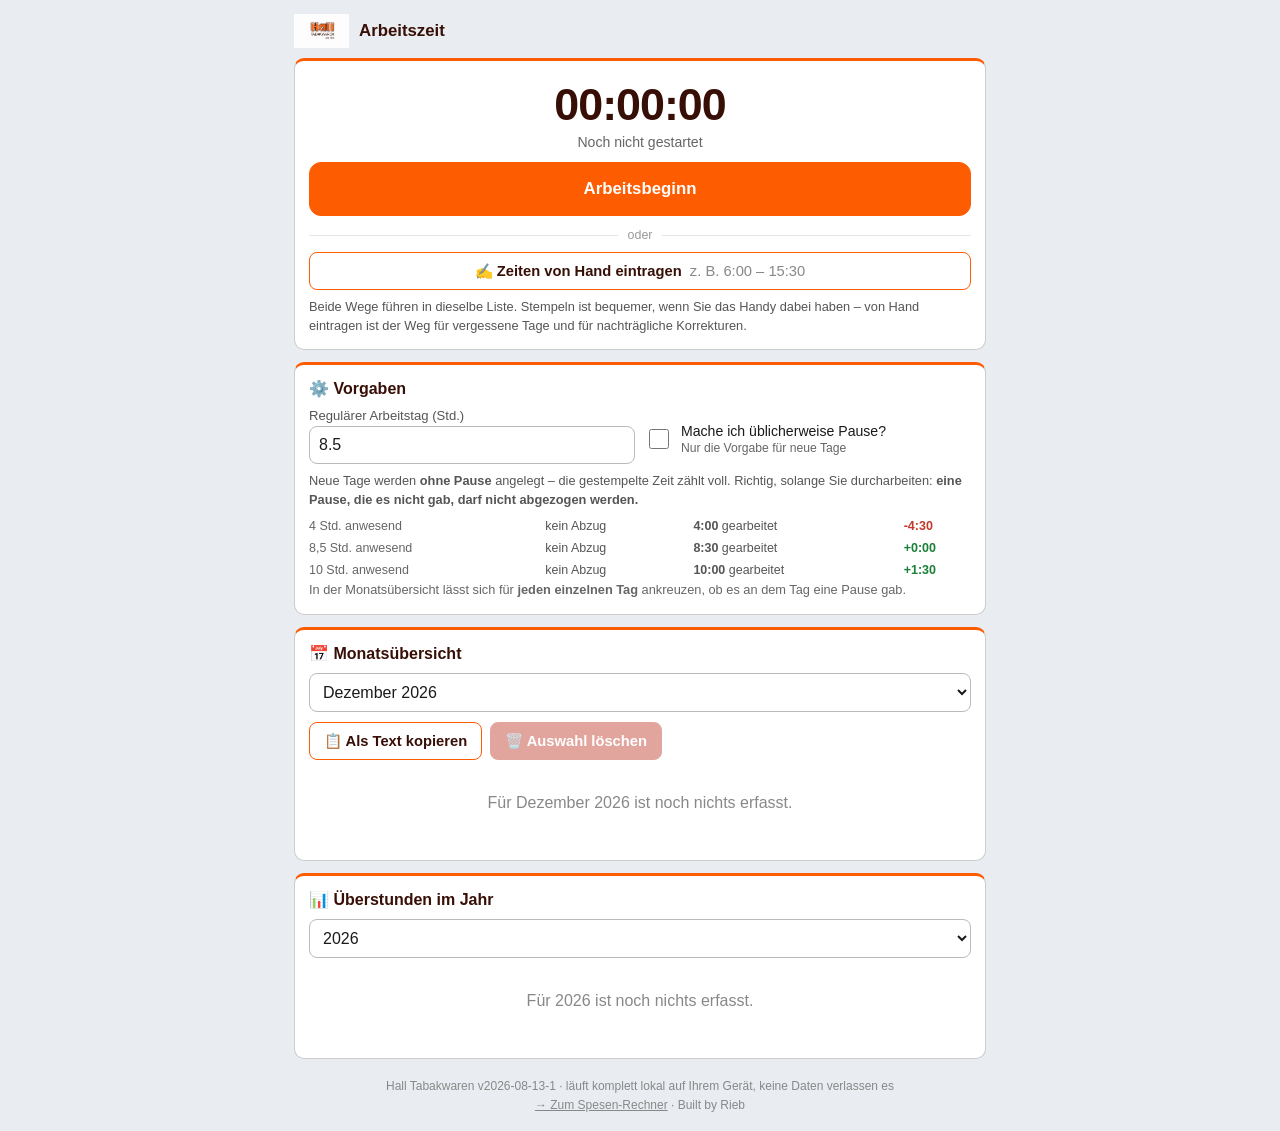
==== commit c377d1e9: "App heisst jetzt "Hall Tabakwaren"; Speicher-Schutz auch auf der Webseite Der Name "Arbeitszeit" pas" ====
--- a/app/index.html
+++ b/app/index.html
@@ -2,18 +2,18 @@
 <html lang="de">
 <head>
 <meta charset="UTF-8">
-<title>Hall Arbeitszeit</title>
+<title>Hall Tabakwaren – Arbeitszeit</title>
 <meta name="viewport" content="width=device-width, initial-scale=1, viewport-fit=cover">
 
 <!-- App zum Installieren -->
 <link rel="manifest" href="manifest.json">
 <meta name="theme-color" content="#FE5C01">
-<meta name="description" content="Arbeitszeit stempeln und Überstunden zählen. Alle Daten bleiben lokal auf dem Gerät.">
+<meta name="description" content="Spesenabrechnung, Arbeitszeit und Urlaubskalender für Hall Tabakwaren. Alle Daten bleiben lokal auf dem Gerät.">
 <link rel="icon" type="image/png" href="../icons/icon-192.png">
 <link rel="apple-touch-icon" href="../icons/apple-touch-icon.png">
 <meta name="apple-mobile-web-app-capable" content="yes">
 <meta name="apple-mobile-web-app-status-bar-style" content="default">
-<meta name="apple-mobile-web-app-title" content="Arbeitszeit">
+<meta name="apple-mobile-web-app-title" content="Hall">
 
 <style>
   :root {
@@ -179,7 +179,7 @@
 </div>
 
 <footer>
-  Hall Arbeitszeit <span id="fussVersion"></span> &middot; läuft komplett lokal auf Ihrem Gerät, keine Daten verlassen es<br>
+  Hall Tabakwaren <span id="fussVersion"></span> &middot; läuft komplett lokal auf Ihrem Gerät, keine Daten verlassen es<br>
   <a href="../index.html">→ Zum Spesen-Rechner</a> &middot; Built by Rieb
 </footer>
 
@@ -188,7 +188,7 @@
 
 <script>
 /* ===================================================================
-   Hall Arbeitszeit - eigenständige App
+   Hall Tabakwaren - eigenständige App (Startseite: Arbeitszeit)
 
    BEWUSSTE ENTSCHEIDUNG ZUM SPEICHER:
    Diese App benutzt exakt dieselben localStorage-Schluessel wie die
@@ -200,7 +200,7 @@
    Die Spesen-Abrechnung selbst wird hier nicht angefasst.
    =================================================================== */
 
-const APP_VERSION = "2026-08-12-4";
+const APP_VERSION = "2026-08-13-1";
 
 const MONATE = ["Januar","Februar","März","April","Mai","Juni",
                 "Juli","August","September","Oktober","November","Dezember"];
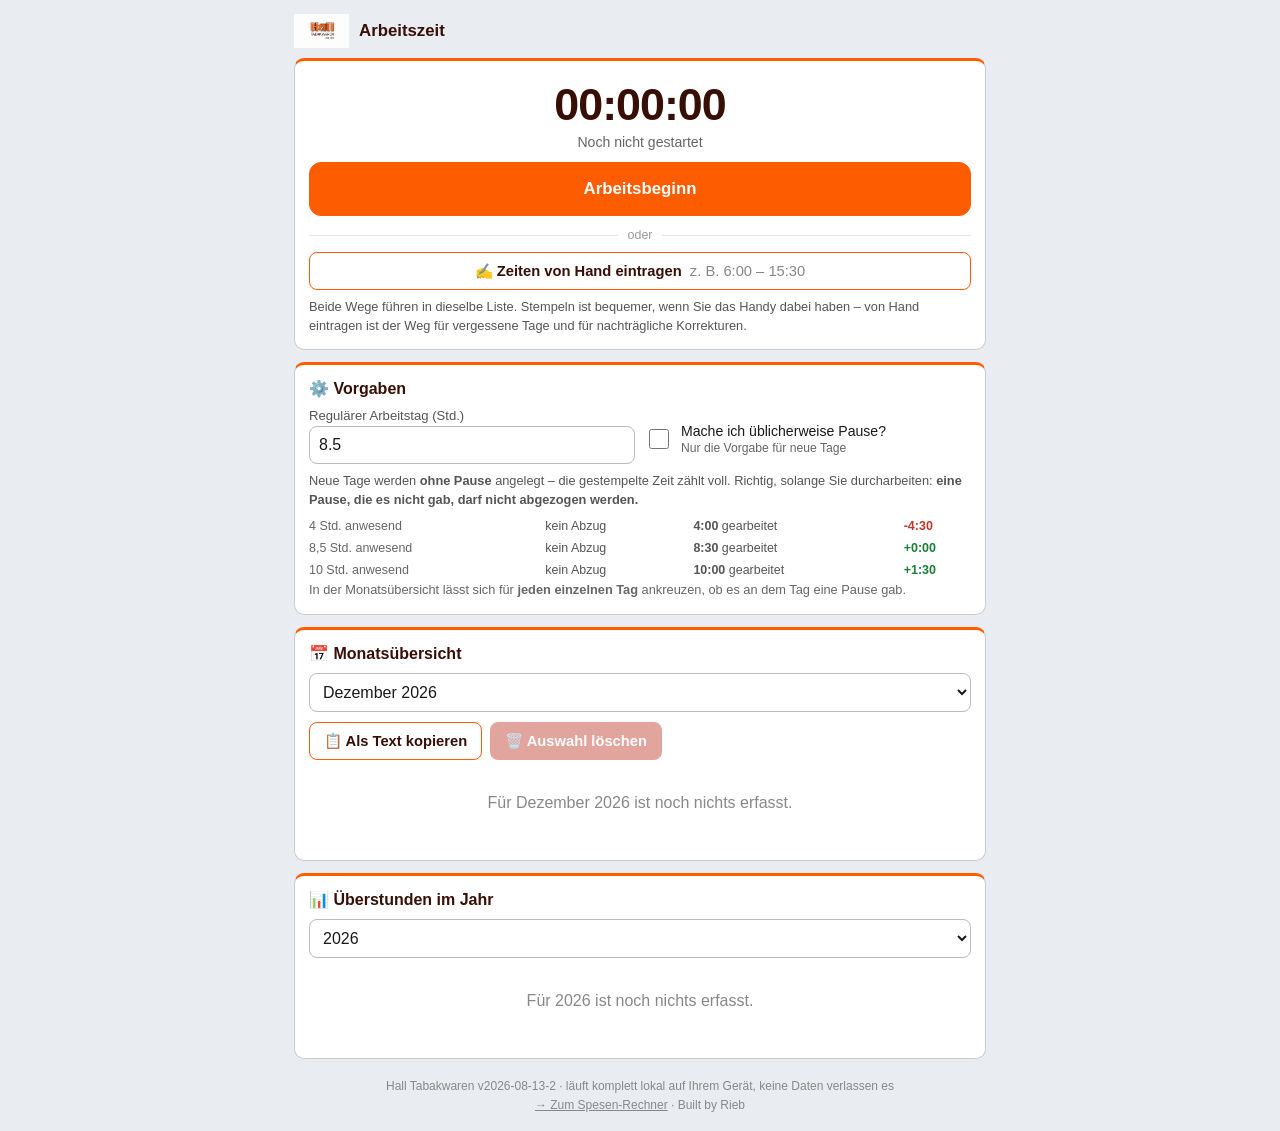
==== commit e29e3397: "App startet jetzt auf dem Spesenblatt statt auf der Arbeitszeit   start_url:  /app/index.html  ->  /" ====
--- a/app/index.html
+++ b/app/index.html
@@ -200,7 +200,7 @@
    Die Spesen-Abrechnung selbst wird hier nicht angefasst.
    =================================================================== */
 
-const APP_VERSION = "2026-08-13-1";
+const APP_VERSION = "2026-08-13-2";
 
 const MONATE = ["Januar","Februar","März","April","Mai","Juni",
                 "Juli","August","September","Oktober","November","Dezember"];
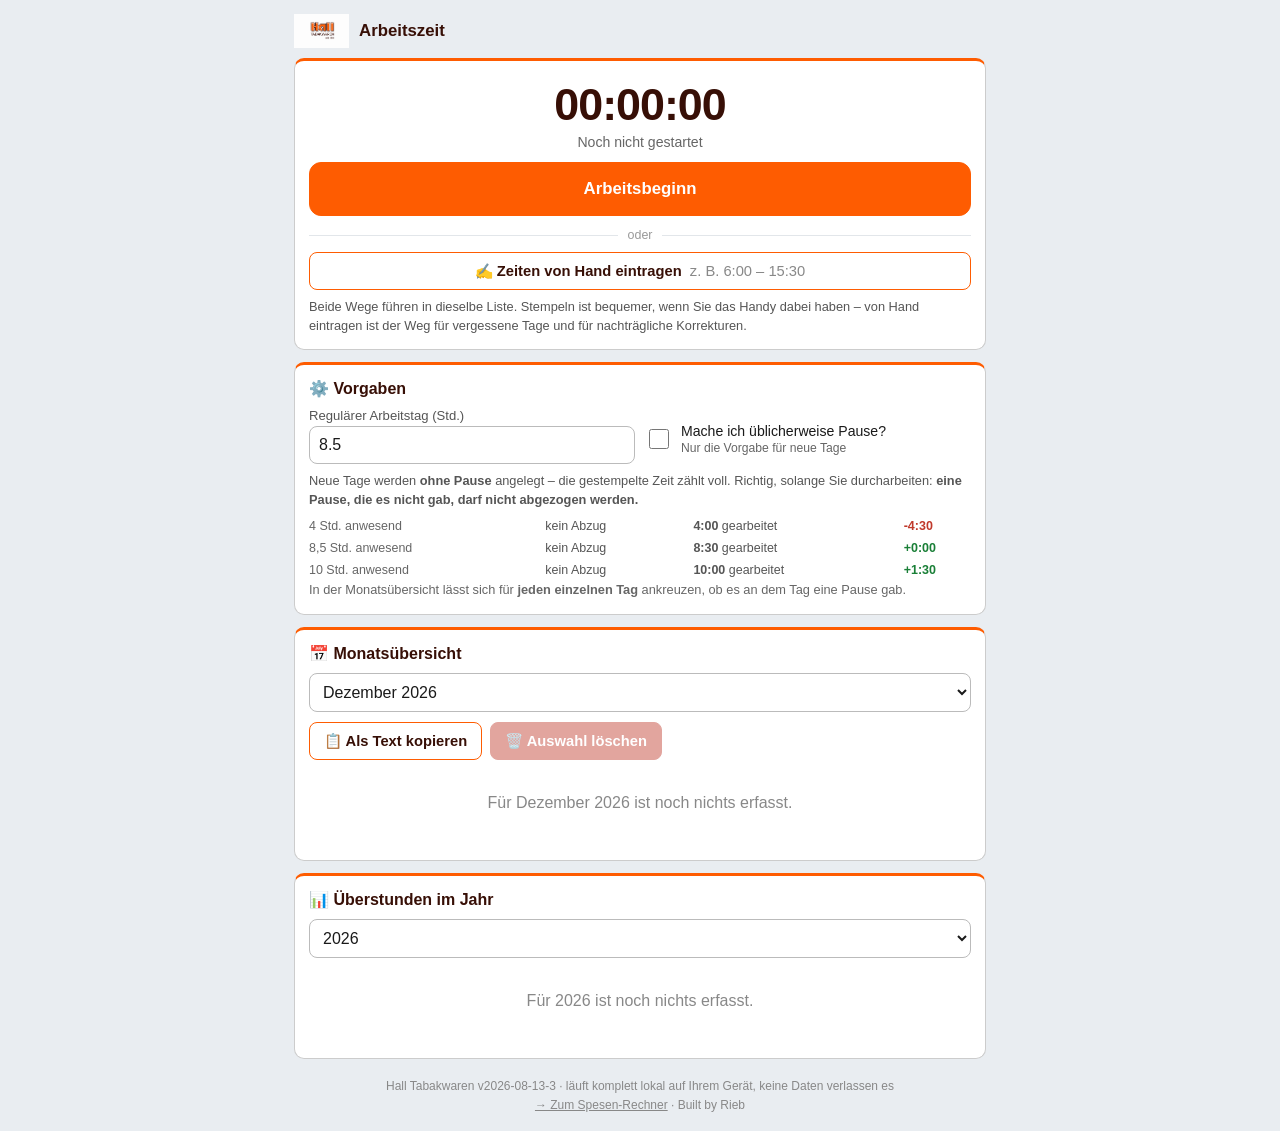
==== commit f04edd35: "Handy-Bedienung: aufgeraeumte Werkzeugleiste ueberall, Kartenansicht nur in der App Am Handy war das" ====
--- a/app/index.html
+++ b/app/index.html
@@ -200,7 +200,7 @@
    Die Spesen-Abrechnung selbst wird hier nicht angefasst.
    =================================================================== */
 
-const APP_VERSION = "2026-08-13-2";
+const APP_VERSION = "2026-08-13-3";
 
 const MONATE = ["Januar","Februar","März","April","Mai","Juni",
                 "Juli","August","September","Oktober","November","Dezember"];
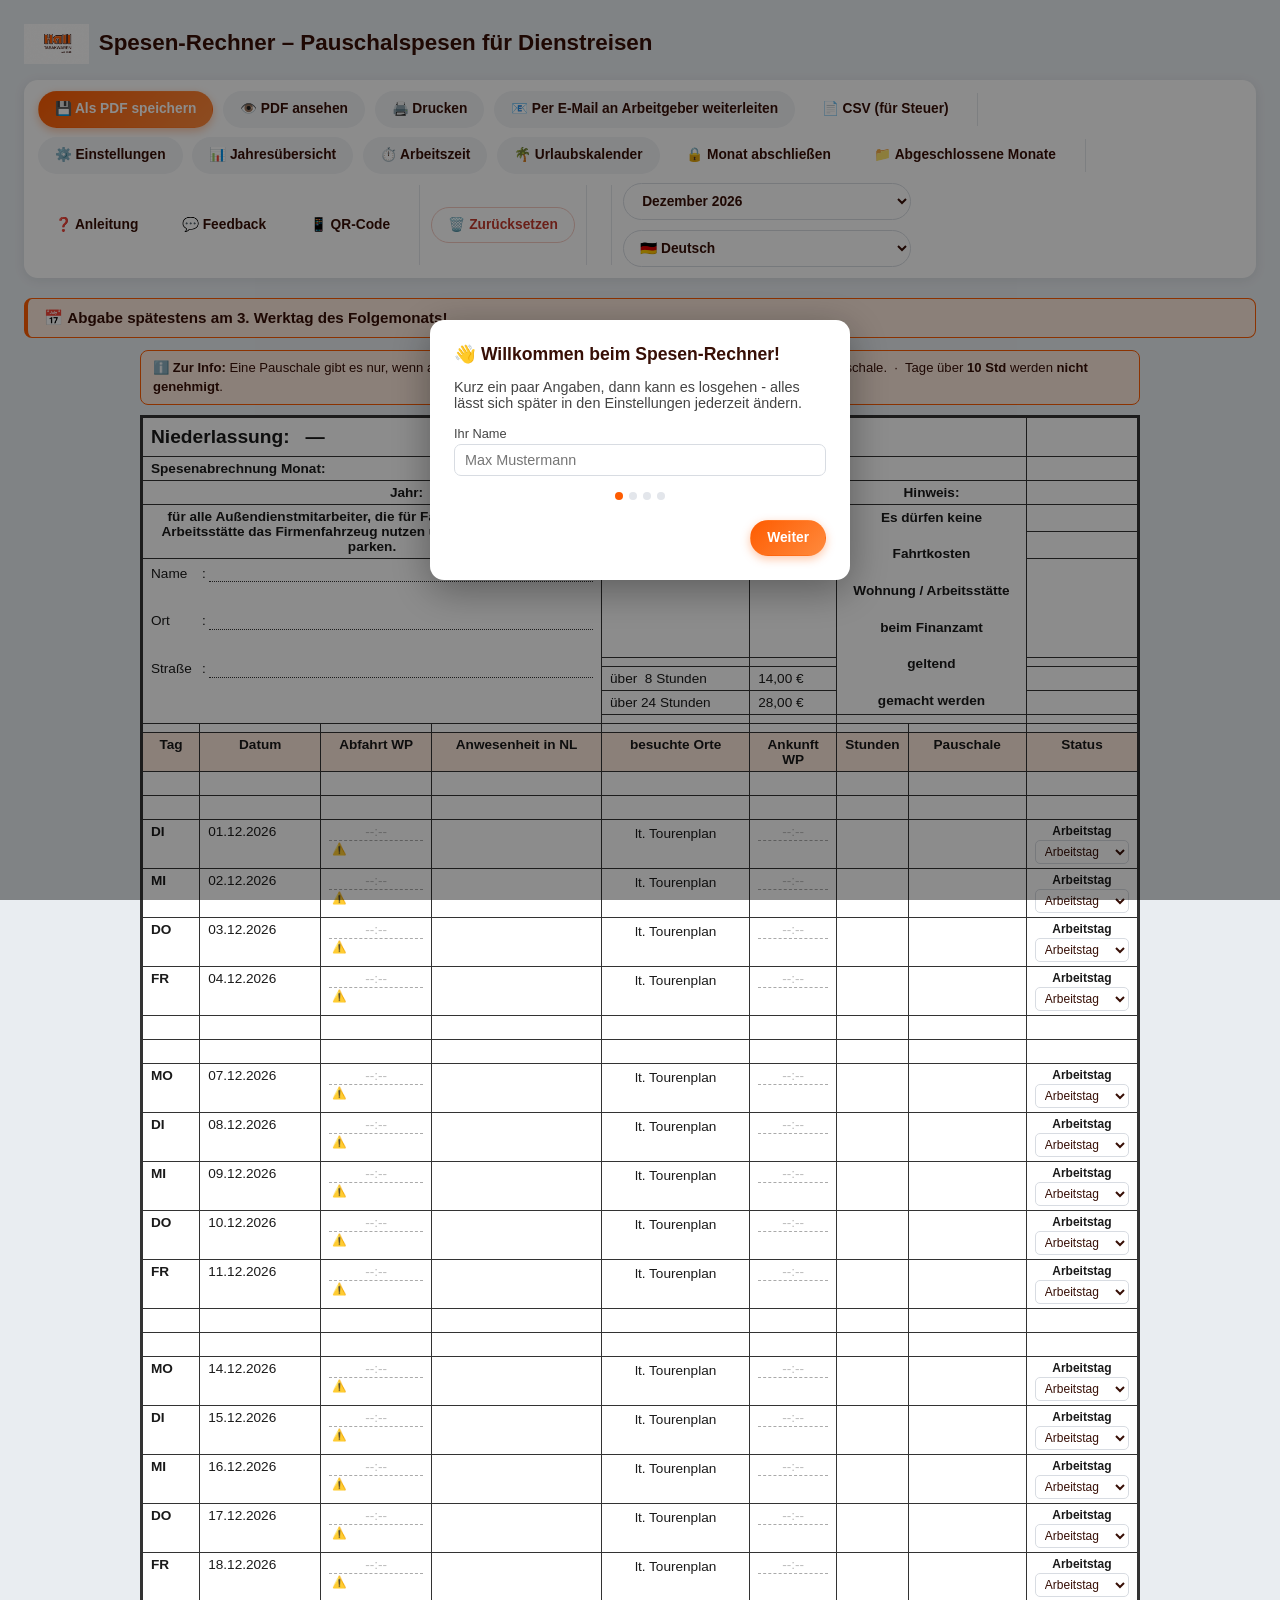
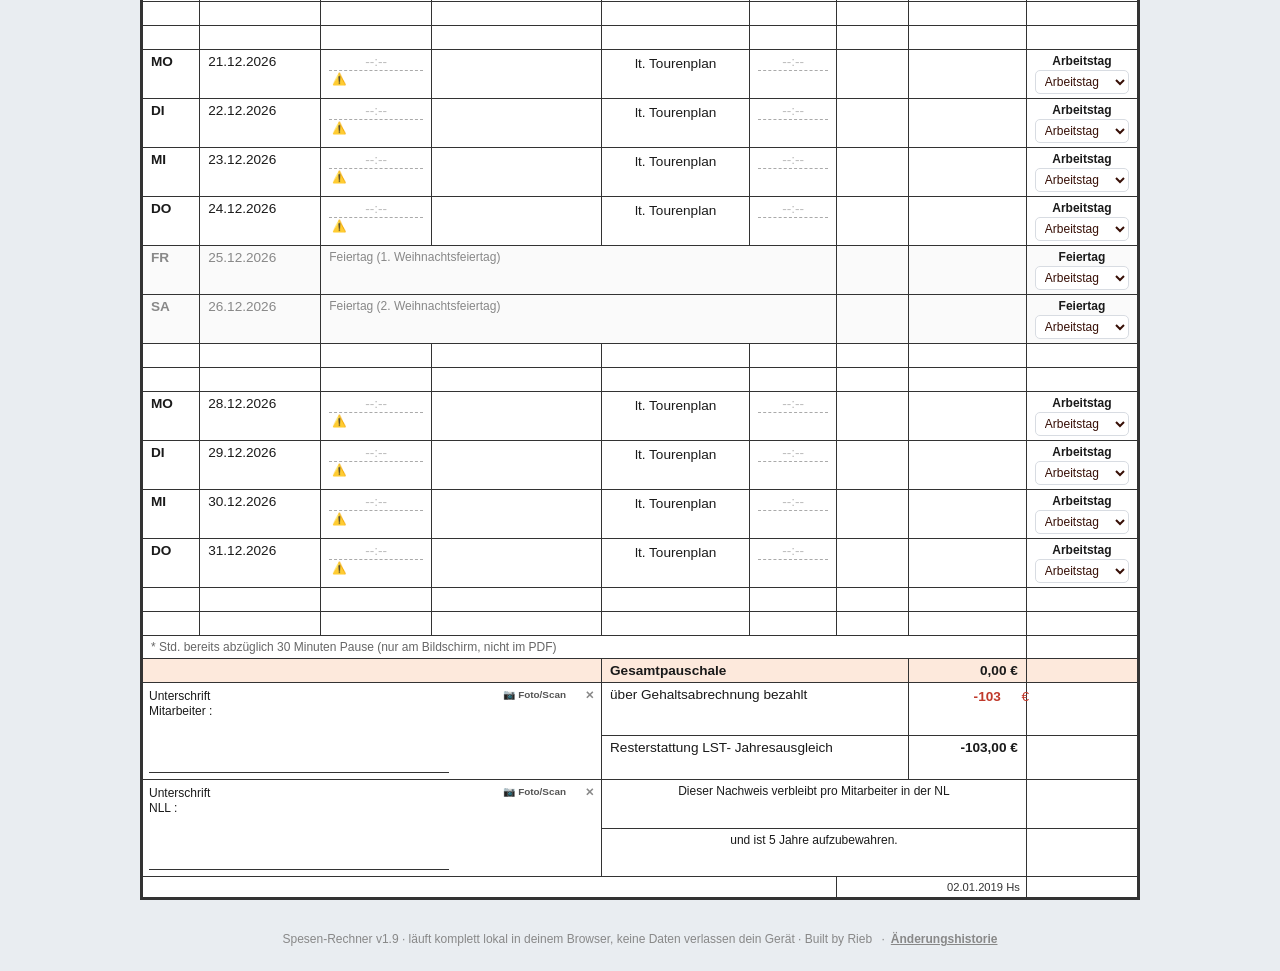
==== commit dcb6a933: "/app/ stillgelegt; Anleitung erklaert App und Tages-Ansicht 1. /app/ STILLGELEGT    Die eigene Arbei" ====
--- a/app/index.html
+++ b/app/index.html
@@ -2,831 +2,90 @@
 <html lang="de">
 <head>
 <meta charset="UTF-8">
-<title>Hall Tabakwaren – Arbeitszeit</title>
+<title>Hall Tabakwaren</title>
 <meta name="viewport" content="width=device-width, initial-scale=1, viewport-fit=cover">
 
-<!-- App zum Installieren -->
+<!-- ===================================================================
+     STILLGELEGT - diese Seite leitet nur noch weiter.
+
+     Hier lag bis zum 13.08.2026 eine eigene Arbeitszeit-App fuers Handy.
+     Gebaut wurde sie, weil das Spesenblatt am Handy unbrauchbar war:
+     896 px breite Tabelle auf 393 px Display, jede Zeile musste seitlich
+     geschoben werden.
+
+     Dieser Grund ist entfallen. Das Tool selbst hat jetzt eine
+     Kartenansicht fuer die App, und die Arbeitszeit steckt ohnehin als
+     Panel darin. Zwei Ansichten derselben Zahlen nebeneinander zu
+     pflegen waere nur eine Fehlerquelle gewesen.
+
+     WARUM DIE DATEI TROTZDEM EXISTIERT - drei Gruende:
+
+     1. Wer die App vor dem 13.08. zum Startbildschirm hinzugefuegt hat,
+        traegt "/app/index.html" fest im Symbol. Das iPhone schreibt die
+        Startadresse beim Hinzufuegen fest und aendert sie nie wieder.
+        Ohne diese Datei liefe so ein Symbol ins Leere - eine Fehlerseite
+        statt der Abrechnung, moeglicherweise mitten im Monat.
+
+     2. Im selben Ordner liegt manifest.json. Das ist der
+        Installations-Einstieg fuer Android. Der Ordner darf also ohnehin
+        nicht verschwinden.
+
+     3. Der Service Worker hat "/app/" im Zwischenspeicher. Eine
+        weiterleitende Seite raeumt sich damit von selbst auf.
+
+     Die alte Fassung ist ueber Git wiederherstellbar (Stand f04edd3).
+     =================================================================== -->
+
 <link rel="manifest" href="manifest.json">
 <meta name="theme-color" content="#FE5C01">
-<meta name="description" content="Spesenabrechnung, Arbeitszeit und Urlaubskalender für Hall Tabakwaren. Alle Daten bleiben lokal auf dem Gerät.">
 <link rel="icon" type="image/png" href="../icons/icon-192.png">
 <link rel="apple-touch-icon" href="../icons/apple-touch-icon.png">
 <meta name="apple-mobile-web-app-capable" content="yes">
-<meta name="apple-mobile-web-app-status-bar-style" content="default">
 <meta name="apple-mobile-web-app-title" content="Hall">
 
+<!-- Weiterleitung auch ohne JavaScript, etwa wenn es abgeschaltet ist -->
+<meta http-equiv="refresh" content="0; url=../index.html">
+<link rel="canonical" href="../index.html">
+
 <style>
-  :root {
-    --accent: #FE5C01;      /* Hall Tabakwaren Orange */
-    --brand-dark: #370F06;  /* Hall Tabakwaren Dunkelbraun */
-    --gruen: #1a7f37;
-    --rot: #c0392b;
-    --linie: #e2e6ea;
+  body {
+    font-family: -apple-system, BlinkMacSystemFont, Helvetica, Arial, sans-serif;
+    margin: 0; background: #e9edf1; color: #370F06;
+    display: flex; align-items: center; justify-content: center;
+    min-height: 100vh; padding: 24px; text-align: center;
   }
-  * { box-sizing: border-box; -webkit-tap-highlight-color: transparent; }
-  body {
-    font-family: -apple-system, BlinkMacSystemFont, "SF Pro Text", Helvetica, Arial, sans-serif;
-    margin: 0; background: #e9edf1; color: #1a1a1a; font-size: 16px;
-    padding: env(safe-area-inset-top) 0 calc(env(safe-area-inset-bottom) + 16px);
+  .kasten {
+    background: #fff; border-radius: 14px; padding: 28px 24px;
+    max-width: 380px; border-top: 3px solid #FE5C01;
   }
-  .huelle { max-width: 720px; margin: 0 auto; padding: 0 14px; }
-
-  header {
-    display: flex; align-items: center; gap: 10px;
-    padding: 14px 0 10px;
+  img { height: 40px; margin-bottom: 14px; }
+  h1 { font-size: 1.05rem; margin: 0 0 10px; }
+  p { font-size: 0.9rem; line-height: 1.5; color: #555; margin: 0 0 16px; }
+  a {
+    display: inline-block; background: #FE5C01; color: #fff; font-weight: 600;
+    text-decoration: none; padding: 12px 20px; border-radius: 999px;
+    font-size: 0.92rem;
   }
-  header img { height: 34px; }
-  header h1 { font-size: 1.05rem; margin: 0; color: var(--brand-dark); font-weight: 600; }
-
-  .karte {
-    background: #fff; border: 1px solid #ccc; border-top: 3px solid var(--accent);
-    border-radius: 10px; padding: 14px; margin-bottom: 12px;
-  }
-  .karte h2 { font-size: 1rem; margin: 0 0 10px; color: var(--brand-dark); }
-
-  .uhr {
-    font-size: 2.8rem; font-weight: 700; text-align: center; letter-spacing: -1px;
-    font-variant-numeric: tabular-nums; margin: 4px 0; color: var(--brand-dark);
-  }
-  .status { text-align: center; color: #666; font-size: 0.88rem; margin-bottom: 12px; }
-
-  button {
-    font-family: inherit; font-size: 0.92rem; border-radius: 8px; cursor: pointer;
-    padding: 9px 14px; border: 1px solid var(--accent); background: var(--accent);
-    color: #fff; font-weight: 600;
-  }
-  button.gross { width: 100%; padding: 16px; font-size: 1.05rem; border-radius: 12px; }
-  button.hell { background: #fff; color: var(--brand-dark); }
-  button.rot { background: var(--rot); border-color: var(--rot); }
-  button:disabled { opacity: 0.45; cursor: default; }
-
-  .oder {
-    display: flex; align-items: center; gap: 10px;
-    margin: 12px 0 10px; color: #999; font-size: 0.78rem;
-  }
-  .oder span { flex: 1; height: 1px; background: var(--linie); }
-
-  label { display: block; font-size: 0.82rem; color: #555; margin-bottom: 3px; }
-  input[type=number], input[type=time], input[type=date], select {
-    width: 100%; padding: 9px; font-size: 1rem; font-family: inherit;
-    border: 1px solid #bbb; border-radius: 8px; background: #fff; color: #1a1a1a;
-  }
-  .reihe { display: flex; gap: 10px; flex-wrap: wrap; }
-  .reihe > div { flex: 1; min-width: 130px; }
-
-  .hinweis {
-    font-size: 0.8rem; color: #555; line-height: 1.45; margin: 8px 0 0;
-  }
-  .merk {
-    background: #FDE9DC; border: 1px solid var(--accent); border-radius: 8px;
-    padding: 9px 12px; font-size: 0.84rem; color: var(--brand-dark); line-height: 1.45;
-  }
-
-  table { width: 100%; border-collapse: collapse; font-size: 0.87rem; }
-  th { text-align: left; color: #666; font-size: 0.75rem; font-weight: normal; padding: 5px 3px; }
-  td { padding: 8px 3px; border-top: 1px solid #eee; }
-  .zahl { text-align: right; font-variant-numeric: tabular-nums; }
-  .plus { color: var(--gruen); font-weight: 600; }
-  .minus { color: var(--rot); font-weight: 600; }
-  .leer { color: #888; text-align: center; padding: 18px 0; }
-
-  .summe {
-    display: flex; justify-content: space-between; padding-top: 10px; margin-top: 8px;
-    border-top: 2px solid #ddd; font-weight: 600;
-  }
-  .summe.klein { border: 0; padding-top: 5px; margin-top: 0; font-weight: normal; color: #666; font-size: 0.85rem; }
-
-  input[type=checkbox] { width: 20px; height: 20px; accent-color: var(--accent); }
-
-  .modal-huelle {
-    position: fixed; inset: 0; background: rgba(0,0,0,0.45); z-index: 9999;
-    display: flex; align-items: center; justify-content: center; padding: 14px;
-  }
-  .modal {
-    background: #fff; border-radius: 12px; padding: 18px; width: 100%; max-width: 420px;
-    max-height: 90vh; overflow-y: auto;
-  }
-  .modal h2 { margin-top: 0; }
-
-  footer { text-align: center; color: #888; font-size: 0.75rem; padding: 6px 0 0; line-height: 1.6; }
-  footer a { color: #888; }
 </style>
 </head>
 <body>
-<div class="huelle">
-
-<header>
-  <img src="../hall-logo.png" alt="Hall Tabakwaren">
-  <h1>Arbeitszeit</h1>
-</header>
-
-<div id="erinnerungen"></div>
-
-<!-- ===== Stempeln ===== -->
-<div class="karte">
-  <div class="uhr" id="uhr">00:00:00</div>
-  <div class="status" id="status">Noch nicht gestartet</div>
-  <button id="stempelKnopf" class="gross" onclick="azStempeln()">Arbeitsbeginn</button>
-
-  <div class="oder"><span></span>oder<span></span></div>
-  <button class="hell" style="width:100%;" onclick="azNachtragenModal()">✍️ Zeiten von Hand eintragen &nbsp;<span style="color:#888; font-weight:normal;">z. B. 6:00 – 15:30</span></button>
-  <p class="hinweis">
-    Beide Wege führen in dieselbe Liste. Stempeln ist bequemer, wenn Sie das Handy
-    dabei haben – von Hand eintragen ist der Weg für vergessene Tage und für
-    nachträgliche Korrekturen.
-  </p>
-</div>
-
-<!-- ===== Vorgaben ===== -->
-<div class="karte">
-  <h2>⚙️ Vorgaben</h2>
-  <div class="reihe">
-    <div>
-      <label for="soll">Regulärer Arbeitstag (Std.)</label>
-      <input id="soll" type="number" step="0.25" min="0" value="8.5" oninput="azSaveCfg()">
-    </div>
-    <div style="display:flex; align-items:flex-end;">
-      <label style="display:flex; align-items:center; gap:9px; margin:0 0 9px;">
-        <input id="pauseVorgabe" type="checkbox" onchange="azSaveCfg()">
-        <span style="font-size:0.88rem; color:#1a1a1a;">Mache ich üblicherweise Pause?<br>
-          <span style="font-size:0.76rem; color:#666;">Nur die Vorgabe für neue Tage</span></span>
-      </label>
-    </div>
+  <div class="kasten">
+    <img src="../hall-logo.png" alt="Hall Tabakwaren">
+    <h1>Einen Moment …</h1>
+    <p>
+      Die Arbeitszeit steckt jetzt direkt im Spesen-Rechner –
+      als Knopf <b>⏱️ Arbeitszeit</b> in der Werkzeugleiste.
+      Sie werden dorthin weitergeleitet.
+    </p>
+    <a href="../index.html">Weiter zum Spesen-Rechner</a>
   </div>
-  <div id="pausenErklaerung" class="hinweis"></div>
-</div>
-
-<!-- ===== Monat ===== -->
-<div class="karte">
-  <h2>📅 Monatsübersicht</h2>
-  <div class="reihe" style="margin-bottom:10px;">
-    <div><select id="monatWahl" onchange="azRender()"></select></div>
-  </div>
-  <div style="display:flex; gap:8px; flex-wrap:wrap; margin-bottom:10px;">
-    <button class="hell" onclick="azExport()">📋 Als Text kopieren</button>
-    <button class="rot" id="loeschKnopf" onclick="azLoescheAuswahl()" disabled>🗑️ Auswahl löschen</button>
-  </div>
-  <div id="liste"></div>
-</div>
-
-<!-- ===== Jahr ===== -->
-<div class="karte">
-  <h2>📊 Überstunden im Jahr</h2>
-  <div class="reihe" style="margin-bottom:10px;">
-    <div><select id="jahrWahl" onchange="azRenderJahr()"></select></div>
-  </div>
-  <div id="jahrInhalt"></div>
-</div>
-
-<footer>
-  Hall Tabakwaren <span id="fussVersion"></span> &middot; läuft komplett lokal auf Ihrem Gerät, keine Daten verlassen es<br>
-  <a href="../index.html">→ Zum Spesen-Rechner</a> &middot; Built by Rieb
-</footer>
-
-</div>
-<div id="modalRoot"></div>
 
 <script>
-/* ===================================================================
-   Hall Tabakwaren - eigenständige App (Startseite: Arbeitszeit)
-
-   BEWUSSTE ENTSCHEIDUNG ZUM SPEICHER:
-   Diese App benutzt exakt dieselben localStorage-Schluessel wie die
-   Arbeitszeit-Ansicht im Spesen-Rechner (spesen_az_tage / _lauf / _cfg).
-   Weil beide unter derselben Domain liegen, teilen sie sich damit den
-   Speicher: Was hier gestempelt wird, steht auch dort - und umgekehrt.
-   Es gibt also KEINEN zweiten, auseinanderlaufenden Datenbestand.
-
-   Die Spesen-Abrechnung selbst wird hier nicht angefasst.
-   =================================================================== */
-
-const APP_VERSION = "2026-08-13-3";
-
-const MONATE = ["Januar","Februar","März","April","Mai","Juni",
-                "Juli","August","September","Oktober","November","Dezember"];
-
-/* ---------- Speicher ----------
-   Jeder Schreibvorgang wird zurueckgelesen und geprueft. Faellt der
-   Browser-Speicher aus (voll, privater Modus), verschwaende ein stilles
-   Scheitern einen ganzen Arbeitstag - das wuerde erst Wochen spaeter beim
-   Zaehlen auffallen. Deshalb sofort laut Bescheid geben. */
-function azSchreibe(schluessel, wert) {
-  try {
-    if (wert === null) localStorage.removeItem(schluessel);
-    else localStorage.setItem(schluessel, wert);
-    if (wert !== null && localStorage.getItem(schluessel) !== wert) throw new Error("Rückgelesener Wert weicht ab");
-    return true;
-  } catch (e) {
-    alert("⚠️ Die Arbeitszeit konnte NICHT gespeichert werden.\n\n" +
-      "Grund: " + (e && e.message ? e.message : "unbekannt") + "\n\n" +
-      "Meist liegt es an einem vollen Browser-Speicher oder am privaten Modus. " +
-      "Bitte notieren Sie sich die Zeiten vorerst von Hand.");
-    return false;
-  }
-}
-
-const AZ = {
-  get lauf() { return localStorage.getItem("spesen_az_lauf"); },
-  set lauf(v) { azSchreibe("spesen_az_lauf", v ? v : null); },
-  get tage() { try { return JSON.parse(localStorage.getItem("spesen_az_tage") || "[]"); } catch (e) { return []; } },
-  set tage(v) { azSchreibe("spesen_az_tage", JSON.stringify(v)); },
-  get cfg() {
-    try { return Object.assign({ soll: 8.5 }, JSON.parse(localStorage.getItem("spesen_az_cfg") || "{}")); }
-    catch (e) { return { soll: 8.5 }; }
-  },
-  set cfg(v) { azSchreibe("spesen_az_cfg", JSON.stringify(v)); },
-};
-
-/* ---------- Pausenrechnung ----------
-   § 4 ArbZG: "Die Arbeit ist durch im voraus feststehende Ruhepausen von
-   mindestens 30 Minuten bei einer Arbeitszeit von mehr als sechs bis zu
-   neun Stunden und 45 Minuten bei einer Arbeitszeit von mehr als neun
-   Stunden insgesamt zu unterbrechen."
-   "mehr als" ist woertlich: exakt 6:00 loest nichts aus, exakt 9:00
-   bleibt bei 30 Minuten. */
-function azGesetzPause(bruttoMin) {
-  if (bruttoMin > 540) return 45;
-  if (bruttoMin > 360) return 30;
-  return 0;
-}
-
-/* Hat es an DIESEM Tag eine Pause gegeben? Der Tag ueberstimmt die
-   allgemeine Vorgabe - eine Pause, die nicht stattgefunden hat, darf
-   nicht abgezogen werden (§ 2 Abs. 1 ArbZG zieht nur genommene
-   Ruhepausen ab), und umgekehrt. */
-function azPauseAn() {
-  const c = AZ.cfg;
-  if (typeof c.gesetzlichePause === "boolean") return c.gesetzlichePause;
-  if (c.modus) return c.modus !== "keine";
-  return !!c.pause;
-}
-function azTagPause(e) { return typeof e.pause === "boolean" ? e.pause : azPauseAn(); }
-function azAbzugFuer(e) { return azTagPause(e) ? azGesetzPause(e.min) : 0; }
-function azNettoFuer(e) { return Math.max(0, e.min - azAbzugFuer(e)); }
-
-function azModusText() {
-  return azPauseAn()
-    ? "gesetzliche Pause abgezogen (30 Min. ab 6 Std., 45 Min. ab 9 Std. – § 4 ArbZG)"
-    : "ohne Pausenabzug – gestempelte Zeit zählt voll";
-}
-
-/* ---------- Hilfsmittel ---------- */
-function azHhmm(m) {
-  const v = Math.abs(Math.round(m));
-  return (m < 0 ? "-" : "") + Math.floor(v / 60) + ":" + String(v % 60).padStart(2, "0");
-}
-function azUhrzeit(iso) { return new Date(iso).toLocaleTimeString("de-DE", { hour: "2-digit", minute: "2-digit" }); }
-function azMonatsKey(iso) { const d = new Date(iso); return d.getFullYear() + "-" + String(d.getMonth() + 1).padStart(2, "0"); }
-function azMonatsLabel(k) { const [j, m] = k.split("-"); return MONATE[parseInt(m, 10) - 1] + " " + j; }
-function esc(s) { return String(s == null ? "" : s).replace(/[&<>"]/g, (c) => ({ "&": "&amp;", "<": "&lt;", ">": "&gt;", '"': "&quot;" }[c])); }
-
-/* ---------- Stempeln ---------- */
-function azStempeln() {
-  if (AZ.lauf) {
-    const start = new Date(AZ.lauf);
-    const min = (Date.now() - start.getTime()) / 60000;
-    // Unter einer Minute ist immer ein Fehlgriff, kein Arbeitstag.
-    if (min < 1) {
-      AZ.lauf = null;
-      azRender();
-      alert("Nur " + Math.round(min * 60) + " Sekunden erfasst – das war offenbar ein Fehlgriff.\n\n" +
-        "Der Eintrag wurde verworfen. Über „✍️ Zeiten von Hand eintragen" + String.fromCharCode(34) + " lässt sich ein Tag von Hand eintragen.");
-      return;
-    }
-    const t = AZ.tage;
-    // "pause" wird sofort festgeschrieben, damit eine spaetere Aenderung
-    // der Vorgabe alte Tage nicht rueckwirkend umrechnet.
-    t.push({ start: AZ.lauf, ende: new Date().toISOString(), min: Math.round(min), pause: azPauseAn() });
-    AZ.tage = t;
-    AZ.lauf = null;
-  } else {
-    AZ.lauf = new Date().toISOString();
-  }
-  azRender();
-}
-
-let azTimer = null;
-function azTick() {
-  const el = document.getElementById("uhr");
-  if (!el) return;
-  const l = AZ.lauf;
-  if (!l) { el.textContent = "00:00:00"; return; }
-  const s = Math.max(0, Math.floor((Date.now() - new Date(l).getTime()) / 1000));
-  el.textContent = [Math.floor(s / 3600), Math.floor(s / 60) % 60, s % 60]
-    .map((v) => String(v).padStart(2, "0")).join(":");
-}
-
-/* ---------- Vorgaben ---------- */
-function azSaveCfg() {
-  AZ.cfg = Object.assign({}, AZ.cfg, {
-    soll: parseFloat(document.getElementById("soll").value) || 0,
-    gesetzlichePause: document.getElementById("pauseVorgabe").checked,
-  });
-  azRender();
-}
-
-function azPausenErklaerung() {
-  const el = document.getElementById("pausenErklaerung");
-  if (!el) return;
-  const an = azPauseAn();
-  const soll = AZ.cfg.soll * 60;
-  const zeile = (std) => {
-    const b = Math.round(std * 60);
-    const abzug = an ? azGesetzPause(b) : 0;
-    const netto = b - abzug, diff = netto - soll;
-    return `<tr>
-      <td style="padding:2px 10px 2px 0; color:#666; border:0;">${String(std).replace(".", ",")} Std. anwesend</td>
-      <td style="padding:2px 10px 2px 0; border:0;">${abzug ? "− " + abzug + " Min." : "kein Abzug"}</td>
-      <td style="padding:2px 10px 2px 0; border:0;"><b>${azHhmm(netto)}</b> gearbeitet</td>
-      <td style="padding:2px 0; border:0;" class="${diff >= 0 ? "plus" : "minus"}">${diff >= 0 ? "+" : ""}${azHhmm(diff)}</td>
-    </tr>`;
-  };
-  el.innerHTML =
-    (an
-      ? `Neue Tage werden <b>mit Pause</b> angelegt: 30 Min. ab 6 Std., 45 Min. ab 9 Std. (§ 4 ArbZG).`
-      : `Neue Tage werden <b>ohne Pause</b> angelegt – die gestempelte Zeit zählt voll.
-         Richtig, solange Sie durcharbeiten: <b>eine Pause, die es nicht gab, darf nicht abgezogen werden.</b>`) +
-    `<table style="margin-top:6px; font-size:0.78rem;">${zeile(4)}${zeile(8.5)}${zeile(10)}</table>` +
-    `<span style="color:#666;">In der Monatsübersicht lässt sich für <b>jeden einzelnen Tag</b> ankreuzen,
-     ob es an dem Tag eine Pause gab.</span>`;
-}
-
-/* ---------- Auswahl & Löschen ---------- */
-function azGewaehlte() {
-  return [...document.querySelectorAll("#liste input.az-auswahl:checked")].map((c) => c.value);
-}
-function azAuswahlGeaendert() {
-  const n = azGewaehlte().length;
-  const btn = document.getElementById("loeschKnopf");
-  btn.disabled = n === 0;
-  btn.textContent = n === 0 ? "🗑️ Auswahl löschen" : `🗑️ ${n} ${n === 1 ? "Tag" : "Tage"} löschen`;
-  const alle = document.getElementById("alleWahl");
-  if (alle) {
-    const gesamt = document.querySelectorAll("#liste input.az-auswahl").length;
-    alle.checked = n > 0 && n === gesamt;
-    alle.indeterminate = n > 0 && n < gesamt;
-  }
-}
-function azAlleAuswaehlen(an) {
-  document.querySelectorAll("#liste input.az-auswahl").forEach((c) => { c.checked = an; });
-  azAuswahlGeaendert();
-}
-function azLoescheAuswahl() {
-  const ids = azGewaehlte();
-  if (!ids.length) return;
-  const tage = AZ.tage.filter((e) => ids.includes(e.start));
-  const liste = tage.map((e) => "• " + new Date(e.start).toLocaleDateString("de-DE", { weekday: "short", day: "2-digit", month: "2-digit" }) +
-    "  " + azUhrzeit(e.start) + "–" + azUhrzeit(e.ende)).join("\n");
-  if (!confirm(ids.length + (ids.length === 1 ? " Tag" : " Tage") + " löschen?\n\n" + liste + "\n\nRückgängig machen geht nicht.")) return;
-  AZ.tage = AZ.tage.filter((e) => !ids.includes(e.start));
-  azRender();
-}
-function azLoescheTag(startIso) {
-  const t = AZ.tage;
-  const e = t.find((x) => x.start === startIso);
-  if (!e) return;
-  const d = new Date(e.start).toLocaleDateString("de-DE", { weekday: "long", day: "2-digit", month: "long" });
-  if (!confirm(d + "\n" + azUhrzeit(e.start) + "–" + azUhrzeit(e.ende) + "\n\nDiesen Tag wirklich löschen?")) return;
-  AZ.tage = t.filter((x) => x.start !== startIso);
-  azRender();
-}
-function azTagPauseUmschalten(startIso, an) {
-  const t = AZ.tage;
-  const e = t.find((x) => x.start === startIso);
-  if (!e) return;
-  e.pause = an;
-  AZ.tage = t;
-  azRender();
-}
-
-/* ---------- Von Hand eintragen ---------- */
-function azNachtragenModal(datumVorgabe) {
-  const c = AZ.cfg;
-  const heute = datumVorgabe || new Date().toISOString().slice(0, 10);
-  document.getElementById("modalRoot").innerHTML = `
-    <div class="modal-huelle" onclick="if(event.target===this) azSchliesseModal()">
-      <div class="modal">
-        <h2>✍️ Arbeitszeit von Hand eintragen</h2>
-        <p class="hinweis" style="margin-top:0;">Für vergessenes Stempeln, zum Berichtigen oder zum Nachpflegen mehrerer Tage.</p>
-        <div style="margin-bottom:10px;">
-          <label for="nachDatum">Datum</label>
-          <input id="nachDatum" type="date" value="${heute}">
-        </div>
-        <div class="reihe" style="margin-bottom:10px;">
-          <div><label for="nachVon">Arbeitsbeginn</label><input id="nachVon" type="time" value="${c.letzteVon || "06:00"}"></div>
-          <div><label for="nachBis">Feierabend</label><input id="nachBis" type="time" value="${c.letzteBis || "15:30"}"></div>
-        </div>
-        <label style="display:flex; align-items:center; gap:9px; margin-bottom:10px;">
-          <input id="nachPause" type="checkbox" ${azPauseAn() ? "checked" : ""}>
-          <span style="font-size:0.88rem; color:#1a1a1a;">An diesem Tag Pause gemacht</span>
-        </label>
-        <div id="nachVorschau" class="merk"></div>
-        <div style="display:flex; gap:8px; justify-content:flex-end; margin-top:14px; flex-wrap:wrap;">
-          <button class="hell" onclick="azSchliesseModal()">Abbrechen</button>
-          <button class="hell" onclick="azNachtragenSpeichern(true)">Eintragen &amp; nächster Tag</button>
-          <button onclick="azNachtragenSpeichern(false)">Eintragen</button>
-        </div>
-      </div>
-    </div>`;
-  ["nachDatum", "nachVon", "nachBis"].forEach((id) =>
-    document.getElementById(id).addEventListener("input", azNachVorschau));
-  document.getElementById("nachPause").addEventListener("change", azNachVorschau);
-  azNachVorschau();
-}
-function azSchliesseModal() { document.getElementById("modalRoot").innerHTML = ""; }
-
-/* Zeigt schon vor dem Speichern, was der Eintrag bedeutet - damit ein
-   Zahlendreher auffaellt, bevor er in der Liste steht. */
-function azNachVorschau() {
-  const el = document.getElementById("nachVorschau");
-  if (!el) return;
-  const d = document.getElementById("nachDatum").value;
-  const von = document.getElementById("nachVon").value;
-  const bis = document.getElementById("nachBis").value;
-  if (!d || !von || !bis) { el.textContent = "Bitte Datum und beide Zeiten ausfüllen."; return; }
-  const s = new Date(d + "T" + von);
-  let e = new Date(d + "T" + bis);
-  let nacht = false;
-  if (e <= s) { e = new Date(e.getTime() + 864e5); nacht = true; }
-  const brutto = Math.round((e - s) / 60000);
-  const pauseAn = document.getElementById("nachPause").checked;
-  const abzug = pauseAn ? azGesetzPause(brutto) : 0;
-  const netto = Math.max(0, brutto - abzug);
-  const diff = netto - AZ.cfg.soll * 60;
-  el.innerHTML = `<b>${s.toLocaleDateString("de-DE", { weekday: "long", day: "2-digit", month: "long" })}</b>` +
-    (nacht ? ` <span class="minus">(über Mitternacht)</span>` : "") + `<br>` +
-    `Arbeitszeit <b>${azHhmm(netto)} Std.</b>` +
-    (abzug ? ` <span style="color:#666;">(${azHhmm(brutto)} minus ${abzug} Min. Pause)</span>` : "") +
-    ` &nbsp;·&nbsp; <b class="${diff >= 0 ? "plus" : "minus"}">${diff >= 0 ? "+" : ""}${azHhmm(diff)}</b> gegenüber ${String(AZ.cfg.soll).replace(".", ",")} Std.` +
-    (!pauseAn && brutto > 360
-      ? `<br><span class="minus">⚠️ Über 6 Std. ohne Pause – nach § 4 Satz 2 ArbZG unzulässig. Es wird nichts abgezogen, der Tag wird nur gekennzeichnet.</span>`
-      : "");
-}
-
-function azNachtragenSpeichern(weiter) {
-  const datum = document.getElementById("nachDatum").value;
-  const von = document.getElementById("nachVon").value;
-  const bis = document.getElementById("nachBis").value;
-  if (!datum || !von || !bis) { alert("Bitte Datum, Arbeitsbeginn und Feierabend ausfüllen."); return; }
-  const start = new Date(datum + "T" + von);
-  let ende = new Date(datum + "T" + bis);
-  if (ende <= start) ende = new Date(ende.getTime() + 864e5);  // Nachtschicht
-  const min = Math.round((ende - start) / 60000);
-  if (min > 16 * 60 && !confirm("Das sind " + azHhmm(min) + " Stunden. Wirklich eintragen?")) return;
-
-  // Doppelt erfasste Tage sind der haeufigste Weg zu falschen Ueberstunden
-  const schonDa = AZ.tage.filter((e) => e.start.slice(0, 10) === start.toISOString().slice(0, 10));
-  if (schonDa.length) {
-    const liste = schonDa.map((e) => azUhrzeit(e.start) + "–" + azUhrzeit(e.ende)).join(", ");
-    if (!confirm("Für diesen Tag ist bereits etwas erfasst:\n" + liste +
-      "\n\nDer neue Eintrag kommt zusätzlich dazu und wird mitgezählt. Trotzdem eintragen?")) return;
-  }
-
-  const t = AZ.tage;
-  t.push({ start: start.toISOString(), ende: ende.toISOString(), min: min,
-           pause: document.getElementById("nachPause").checked });
-  t.sort((a, b) => new Date(a.start) - new Date(b.start));
-  AZ.tage = t;
-  AZ.cfg = Object.assign(AZ.cfg, { letzteVon: von, letzteBis: bis });
-  azRender();
-
-  if (weiter) {
-    azNachtragenModal(new Date(start.getTime() + 864e5).toISOString().slice(0, 10));
-  } else {
-    azSchliesseModal();
-  }
-}
-
-/* ---------- Export ---------- */
-function azExport() {
-  const key = document.getElementById("monatWahl").value;
-  const soll = AZ.cfg.soll * 60;
-  const tage = AZ.tage.filter((e) => azMonatsKey(e.start) === key);
-  if (!tage.length) { alert("Für diesen Monat sind keine Zeiten erfasst."); return; }
-  const zeilen = tage.map((e) => {
-    const n = azNettoFuer(e), d = n - soll, abzug = azAbzugFuer(e);
-    return new Date(e.start).toLocaleDateString("de-DE", { weekday: "short", day: "2-digit", month: "2-digit" }) +
-      "  " + azUhrzeit(e.start) + "-" + azUhrzeit(e.ende) +
-      "  Pause " + (abzug ? abzug + " Min." : "keine") +
-      "  " + azHhmm(n) + " Std.  " + (d >= 0 ? "+" : "") + azHhmm(d) +
-      (!azTagPause(e) && e.min > 360 ? "  (!) ueber 6 Std. ohne Pause" : "");
-  }).join("\n");
-  const summe = tage.reduce((s, e) => s + azNettoFuer(e) - soll, 0);
-  const txt = "Arbeitszeit " + azMonatsLabel(key) +
-    "\nSoll " + String(AZ.cfg.soll).replace(".", ",") + " Std./Tag, " + azModusText() +
-    "\n\n" + zeilen +
-    "\n\nÜberstunden im Monat: " + (summe >= 0 ? "+" : "") + azHhmm(summe);
-  if (navigator.clipboard) {
-    navigator.clipboard.writeText(txt).then(() => alert("In die Zwischenablage kopiert."), () => prompt("Kopieren:", txt));
-  } else { prompt("Kopieren:", txt); }
-}
-
-/* ---------- Monatsansicht ---------- */
-function azRender() {
-  const c = AZ.cfg;
-  document.getElementById("soll").value = c.soll;
-  document.getElementById("pauseVorgabe").checked = azPauseAn();
-  azPausenErklaerung();
-
-  const l = AZ.lauf;
-  const btn = document.getElementById("stempelKnopf");
-  btn.textContent = l ? "Feierabend" : "Arbeitsbeginn";
-  btn.className = "gross" + (l ? " rot" : "");
-  document.getElementById("status").innerHTML = l
-    ? "Läuft seit <b>" + azUhrzeit(l) + "</b>"
-    : "Noch nicht gestartet";
-  azTick();
-
-  const alle = AZ.tage;
-  const keys = Array.from(new Set(alle.map((e) => azMonatsKey(e.start))));
-  const jetzt = azMonatsKey(new Date().toISOString());
-  if (!keys.includes(jetzt)) keys.push(jetzt);
-  keys.sort().reverse();
-
-  const sel = document.getElementById("monatWahl");
-  const vorher = sel.value;
-  sel.innerHTML = keys.map((k) => `<option value="${k}">${azMonatsLabel(k)}</option>`).join("");
-  sel.value = keys.includes(vorher) ? vorher : jetzt;
-
-  const soll = c.soll * 60;
-  const monatTage = alle.filter((e) => azMonatsKey(e.start) === sel.value)
-    .sort((a, b) => new Date(b.start) - new Date(a.start));
-
-  let html;
-  if (!monatTage.length) {
-    html = `<p class="leer">Für ${azMonatsLabel(sel.value)} ist noch nichts erfasst.</p>`;
-  } else {
-    html = `<table><thead><tr>
-      <th style="width:26px;"><input type="checkbox" id="alleWahl" onchange="azAlleAuswaehlen(this.checked)"></th>
-      <th>Tag</th><th>Von–Bis</th><th style="text-align:center;">Pause</th>
-      <th class="zahl">Zeit</th><th class="zahl">+/−</th><th></th>
-    </tr></thead><tbody>`;
-    monatTage.forEach((e) => {
-      const n = azNettoFuer(e), diff = n - soll;
-      const pauseAn = azTagPause(e), abzug = azAbzugFuer(e);
-      // Ueber 6 Std. ohne Pause ist nach § 4 Satz 2 ArbZG unzulaessig.
-      // Abgezogen wird trotzdem nichts - der Tag wird nur belegbar gemacht.
-      const verstoss = !pauseAn && e.min > 360;
-      html += `<tr>
-        <td><input type="checkbox" class="az-auswahl" value="${esc(e.start)}" onchange="azAuswahlGeaendert()"></td>
-        <td>${new Date(e.start).toLocaleDateString("de-DE", { weekday: "short", day: "2-digit", month: "2-digit" })}</td>
-        <td style="color:#666;">${azUhrzeit(e.start)}–${azUhrzeit(e.ende)}</td>
-        <td style="text-align:center; white-space:nowrap;">
-          <input type="checkbox" ${pauseAn ? "checked" : ""} onchange="azTagPauseUmschalten('${esc(e.start)}', this.checked)"
-                 title="${pauseAn ? "Pause gemacht – wird abgezogen" : "Keine Pause gemacht – nichts wird abgezogen"}">
-          <span style="font-size:0.7rem; color:#888;">${abzug ? "−" + abzug + "′" : "–"}</span>
-          ${verstoss ? `<span title="Über 6 Std. ohne Pause – nach § 4 Satz 2 ArbZG unzulässig. Es wird nichts abgezogen; der Tag ist nur gekennzeichnet." style="cursor:help;">⚠️</span>` : ""}
-        </td>
-        <td class="zahl">${azHhmm(n)}</td>
-        <td class="zahl ${diff >= 0 ? "plus" : "minus"}">${diff >= 0 ? "+" : ""}${azHhmm(diff)}</td>
-        <td style="text-align:right;"><button class="hell" style="padding:2px 7px; font-size:0.78rem;" onclick="azLoescheTag('${esc(e.start)}')" title="Diesen Tag löschen">🗑️</button></td>
-      </tr>`;
-    });
-    const summeMonat = monatTage.reduce((s, e) => s + azNettoFuer(e) - soll, 0);
-    const summeAlle = alle.reduce((s, e) => s + azNettoFuer(e) - soll, 0);
-    html += `</tbody></table>
-      <div class="summe">
-        <span>Überstunden ${azMonatsLabel(sel.value)} (${monatTage.length} ${monatTage.length === 1 ? "Tag" : "Tage"})</span>
-        <span class="${summeMonat >= 0 ? "plus" : "minus"}">${summeMonat >= 0 ? "+" : ""}${azHhmm(summeMonat)}</span>
-      </div>
-      <div class="summe klein">
-        <span>Überstunden insgesamt (alle Monate)</span>
-        <span>${summeAlle >= 0 ? "+" : ""}${azHhmm(summeAlle)}</span>
-      </div>`;
-  }
-  document.getElementById("liste").innerHTML = html;
-  azAuswahlGeaendert();
-  azRenderJahr();
-  azErinnerungen();
-}
-
-/* ---------- Jahresansicht ----------
-   Ueberstunden koennen negativ sein, deshalb eine Nulllinie:
-   Plus waechst gruen nach oben, Minus rot nach unten. */
-function azJahrBalken(monate) {
-  const maxAbs = Math.max(30, ...monate.map((m) => Math.abs(m.diff)));
-  const bw = 20, luecke = 9, halbe = 46, linksPad = 26, hoehe = halbe * 2 + 24;
-  const breite = monate.length * (bw + luecke) + linksPad;
-  const nullY = halbe + 3;
-  const balken = monate.map((m, i) => {
-    const h = Math.round((Math.abs(m.diff) / maxAbs) * (halbe - 12));
-    const x = linksPad + i * (bw + luecke);
-    const y = m.diff >= 0 ? nullY - h : nullY;
-    const farbe = m.diff >= 0 ? "#1a7f37" : "#c0392b";
-    const txt = m.tage ? (m.diff >= 0 ? "+" : "") + azHhmm(m.diff) : "";
-    const ty = m.diff >= 0 ? y - 3 : y + h + 9;
-    return `<rect x="${x}" y="${y}" width="${bw}" height="${m.tage ? Math.max(h, 1) : 0}" rx="3" fill="${farbe}"></rect>
-      <text x="${x + bw / 2}" y="${ty}" font-size="8" text-anchor="middle" fill="#370F06">${txt}</text>
-      <text x="${x + bw / 2}" y="${hoehe - 3}" font-size="9" text-anchor="middle" fill="#666">${MONATE[m.monat - 1].slice(0, 3)}</text>`;
-  }).join("");
-  return `<svg width="${breite}" height="${hoehe}" viewBox="0 0 ${breite} ${hoehe}" style="max-width:100%; display:block; margin:0 auto 10px;">
-    <line x1="${linksPad - 5}" y1="${nullY}" x2="${breite}" y2="${nullY}" stroke="#bbb"></line>
-    <text x="0" y="${nullY + 3}" font-size="8" fill="#999">0</text>${balken}</svg>`;
-}
-
-function azRenderJahr() {
-  const sel = document.getElementById("jahrWahl");
-  if (!sel) return;
-  const alle = AZ.tage;
-  const jahre = Array.from(new Set(alle.map((e) => new Date(e.start).getFullYear())));
-  const aktuell = new Date().getFullYear();
-  if (!jahre.includes(aktuell)) jahre.push(aktuell);
-  jahre.sort().reverse();
-  const vorher = sel.value;
-  sel.innerHTML = jahre.map((j) => `<option value="${j}">${j}</option>`).join("");
-  sel.value = jahre.includes(parseInt(vorher, 10)) ? vorher : String(aktuell);
-
-  const jahr = parseInt(sel.value, 10);
-  const soll = AZ.cfg.soll * 60;
-  const monate = [];
-  for (let m = 1; m <= 12; m++) {
-    const tage = alle.filter((e) => {
-      const d = new Date(e.start);
-      return d.getFullYear() === jahr && d.getMonth() + 1 === m;
-    });
-    const arbeit = tage.reduce((s, e) => s + azNettoFuer(e), 0);
-    monate.push({ monat: m, tage: tage.length, arbeit, diff: arbeit - tage.length * soll });
-  }
-  const gesamtTage = monate.reduce((s, m) => s + m.tage, 0);
-  if (!gesamtTage) {
-    document.getElementById("jahrInhalt").innerHTML = `<p class="leer">Für ${jahr} ist noch nichts erfasst.</p>`;
-    return;
-  }
-  const gesamtArbeit = monate.reduce((s, m) => s + m.arbeit, 0);
-  const gesamtDiff = monate.reduce((s, m) => s + m.diff, 0);
-  const zeilen = monate.map((m) => m.tage
-    ? `<tr><td>${MONATE[m.monat - 1]}</td><td class="zahl">${m.tage}</td><td class="zahl">${azHhmm(m.arbeit)}</td>
-       <td class="zahl ${m.diff >= 0 ? "plus" : "minus"}">${m.diff >= 0 ? "+" : ""}${azHhmm(m.diff)}</td></tr>`
-    : `<tr style="color:#bbb;"><td>${MONATE[m.monat - 1]}</td><td class="zahl">–</td><td class="zahl">–</td><td class="zahl">–</td></tr>`
-  ).join("");
-
-  document.getElementById("jahrInhalt").innerHTML = `
-    ${azJahrBalken(monate)}
-    <table><thead><tr><th>Monat</th><th class="zahl">Tage</th><th class="zahl">Arbeitszeit</th><th class="zahl">+/−</th></tr></thead>
-    <tbody>${zeilen}
-      <tr style="font-weight:bold; border-top:2px solid #ddd;">
-        <td>Gesamt ${jahr}</td><td class="zahl">${gesamtTage}</td><td class="zahl">${azHhmm(gesamtArbeit)}</td>
-        <td class="zahl ${gesamtDiff >= 0 ? "plus" : "minus"}">${gesamtDiff >= 0 ? "+" : ""}${azHhmm(gesamtDiff)}</td>
-      </tr></tbody></table>
-    <p class="hinweis">Gerechnet mit <b>${String(AZ.cfg.soll).replace(".", ",")} Std./Tag</b> Soll,
-      <b>${azModusText()}</b>. Nur Tage mit erfasster Zeit zählen – nicht gestempelte Tage ergeben kein Minus.</p>`;
-}
-
-/* ---------- Erinnerung beim Öffnen ----------
-   Eine App, die rein lokal laeuft, kann keine zeitgesteuerten
-   Benachrichtigungen verschicken - dafuer braeuchte es einen Server.
-   Deshalb der ehrliche Weg: erinnern, wenn die App geoeffnet wird, und
-   nur dann, wenn es wirklich zutrifft. */
-function azErinnerungen() {
-  const box = document.getElementById("erinnerungen");
-  if (!box) return;
-  box.innerHTML = "";
-  if (!AZ.lauf) return;
-  const stunden = (Date.now() - new Date(AZ.lauf).getTime()) / 3600000;
-  if (stunden < 11) return;
-
-  // Kennung enthaelt den Startzeitpunkt: sonst wuerde ein einmal
-  // weggeklickter Hinweis auch beim NAECHSTEN vergessenen Feierabend
-  // nie wieder erscheinen - und genau dann wird er gebraucht.
-  const id = "feierabend-" + AZ.lauf;
-  const weg = JSON.parse(localStorage.getItem("spesen_hinweise_weg") || "[]");
-  if (weg.indexOf(id) > -1) return;
-
-  const seit = new Date(AZ.lauf).toLocaleDateString("de-DE", { weekday: "long", day: "2-digit", month: "2-digit" }) +
-    " um " + azUhrzeit(AZ.lauf);
-  box.innerHTML = `<div class="merk" style="display:flex; gap:10px; align-items:center; flex-wrap:wrap; margin-bottom:12px;">
-    <span style="flex:1; min-width:200px;">⏱️ <b>Ihre Uhr läuft seit ${Math.floor(stunden)} Stunden</b> – gestartet ${seit}.<br>
-      <span style="color:#666;">Vermutlich wurde der Feierabend vergessen. Sie können jetzt ausstempeln und den Tag anschließend von Hand berichtigen.</span></span>
-    <button class="hell" style="padding:6px 10px; font-size:0.8rem;" onclick="azHinweisWeg('${esc(id)}')">Erledigt</button>
-  </div>`;
-}
-function azHinweisWeg(id) {
-  let weg = JSON.parse(localStorage.getItem("spesen_hinweise_weg") || "[]");
-  if (weg.indexOf(id) === -1) weg.push(id);
-  if (weg.length > 30) weg = weg.slice(-30);
-  localStorage.setItem("spesen_hinweise_weg", JSON.stringify(weg));
-  azErinnerungen();
-}
-
-/* ---------- Start ---------- */
-document.getElementById("fussVersion").textContent = "v" + APP_VERSION;
-azRender();
-if (azTimer) clearInterval(azTimer);
-azTimer = setInterval(azTick, 1000);
-
-/* Service Worker: macht die App installierbar und offline nutzbar.
-   Er liegt im STAMMORDNER, nicht hier - dadurch bedient er auch den
-   Spesen-Rechner. Ein Worker in /app/ duerfte nur /app/ bedienen, und
-   dann waere das Spesenblatt in der App ohne Empfang tot.
-   Faellt die Anmeldung aus, laeuft alles normal weiter - nur ohne Offline. */
-(function () {
-  if (!("serviceWorker" in navigator)) return;
-  if (location.protocol !== "https:" && location.hostname !== "localhost" && location.hostname !== "127.0.0.1") return;
-  window.addEventListener("load", function () {
-    /* Alten Worker aus /app/ abmelden.
-
-       Frueher lag hier ein eigener Worker (app/sw.js). Wer die App damals
-       geoeffnet hat, traegt dessen Anmeldung noch im Browser - und weil sie
-       die engere Reichweite hat, gewinnt sie gegen den neuen im Stammordner.
-       Ergebnis waere: Die App liefe weiter mit dem alten Worker, der nur
-       /app/ kennt, und das Spesenblatt waere dort NICHT offline verfuegbar.
-       Browser raeumen das irgendwann selbst auf - aber eben irgendwann. */
-    navigator.serviceWorker.getRegistrations().then(function (regs) {
-      return Promise.all(regs.map(function (r) {
-        if (r.scope.replace(/\/+$/, "").endsWith("/app")) {
-          console.info("Alten Service Worker aus /app/ abgemeldet");
-          return r.unregister();
-        }
-      }));
-    }).then(function () {
-      /* Und seinen Cache gleich mit. Der neue Worker raeumt zwar beim
-         Aktivieren auf, aber solange der alte noch lief, hat er ihn
-         danach wieder befuellt - er bliebe also verwaist liegen. */
-      if (!window.caches) return;
-      return caches.keys().then(function (namen) {
-        return Promise.all(namen
-          .filter(function (n) { return n.indexOf("hall-arbeitszeit-") === 0; })
-          .map(function (n) { console.info("Alten Cache entfernt: " + n); return caches.delete(n); }));
-      });
-    }).catch(function () {}).then(function () {
-      return navigator.serviceWorker.register("../sw.js", { scope: "/" });
-    }).then(function (reg) {
-      reg.update().catch(function () {});
-    }).catch(function (e) {
-      console.warn("Service Worker konnte nicht angemeldet werden:", e && e.message);
-    });
-  });
-})();
-
-/* Speicher-Schutz anfordern.
-
-   Ohne diese Bitte darf das Betriebssystem den Browser-Speicher aufraeumen,
-   wenn das Telefon knapp wird - dann waeren Monate an Ueberstunden weg, ohne
-   dass jemand etwas falsch gemacht haette. Bei einer echten App passiert das
-   nicht; bei einer installierten Web-App wird die Bitte in aller Regel
-   gewaehrt.
-
-   Der Schutz gilt fuer die ganze Domain, also auch fuer die Spesen-Daten.
-   Wird die Bitte abgelehnt, laeuft alles normal weiter - nur eben ohne
-   Zusicherung. Deshalb bleibt das Backup im Spesen-Rechner wichtig. */
-(function () {
-  if (!navigator.storage || !navigator.storage.persist) return;
-  navigator.storage.persisted().then(function (schonGeschuetzt) {
-    if (schonGeschuetzt) return;
-    return navigator.storage.persist().then(function (gewaehrt) {
-      console.info("Speicher-Schutz " + (gewaehrt ? "gewährt" : "nicht gewährt"));
-    });
-  }).catch(function () { /* Browser kennt das nicht - egal */ });
-})();
-
-/* Eigener Installations-Hinweis statt des unauffaelligen Browser-Menues */
-let __installPrompt = null;
-window.addEventListener("beforeinstallprompt", function (e) {
-  e.preventDefault();
-  __installPrompt = e;
-  if (localStorage.getItem("az_install_weggeklickt") === "ja") return;
-  const leiste = document.createElement("div");
-  leiste.id = "installLeiste";
-  leiste.style.cssText = "position:fixed; left:12px; right:12px; bottom:12px; z-index:9998; background:#fff; border:1px solid var(--accent); border-top:3px solid var(--accent); border-radius:10px; padding:12px 14px; box-shadow:0 4px 16px rgba(0,0,0,0.18); display:flex; gap:10px; align-items:center; flex-wrap:wrap; max-width:640px; margin:0 auto; font-size:0.88rem;";
-  leiste.innerHTML =
-    '<span style="flex:1; min-width:190px;">📲 <b>Als App installieren?</b><br>' +
-    '<span style="color:#666; font-size:0.8rem;">Eigenes Symbol, kein Browser-Rahmen, funktioniert ohne Empfang.</span></span>' +
-    '<button class="hell" onclick="installAblehnen()">Nein danke</button>' +
-    '<button onclick="installStarten()">Installieren</button>';
-  document.body.appendChild(leiste);
-});
-function installStarten() {
-  const l = document.getElementById("installLeiste"); if (l) l.remove();
-  if (!__installPrompt) return;
-  __installPrompt.prompt();
-  __installPrompt = null;
-}
-function installAblehnen() {
-  localStorage.setItem("az_install_weggeklickt", "ja");
-  const l = document.getElementById("installLeiste"); if (l) l.remove();
-}
-window.addEventListener("appinstalled", function () {
-  localStorage.setItem("az_install_weggeklickt", "ja");
-  const l = document.getElementById("installLeiste"); if (l) l.remove();
-});
-
-/* Automatisches Update: prueft eine kleine version.txt am Cache vorbei.
-   Weicht sie ab, laedt die App einmal frisch nach. Daten bleiben lokal
-   und gehen dabei NICHT verloren. */
-(function () {
-  async function pruefe() {
-    try {
-      const r = await fetch("version.txt?cb=" + Date.now(), { cache: "no-store" });
-      if (!r.ok) return;
-      const neu = (await r.text()).trim();
-      if (!neu || neu === APP_VERSION) return;
-      if (sessionStorage.getItem("az_reloaded_for") === neu) return;  // Schutz vor Schleife
-      sessionStorage.setItem("az_reloaded_for", neu);
-      location.replace(location.pathname.replace(/\?.*$/, "") + "?v=" + encodeURIComponent(neu));
-    } catch (e) { /* offline - einfach weiterlaufen */ }
-  }
-  pruefe();
-})();
+/* Sofort weiterleiten. "replace" statt "href", damit der Zurueck-Knopf
+   nicht wieder auf dieser Zwischenseite landet und man in einer Schleife
+   festhaengt. Ein vorhandener Anker (#arbeitszeit) wird mitgenommen,
+   damit die Schnellzugriffe weiterhin das richtige Panel oeffnen. */
+location.replace("../index.html" + (location.hash || ""));
 </script>
 </body>
 </html>
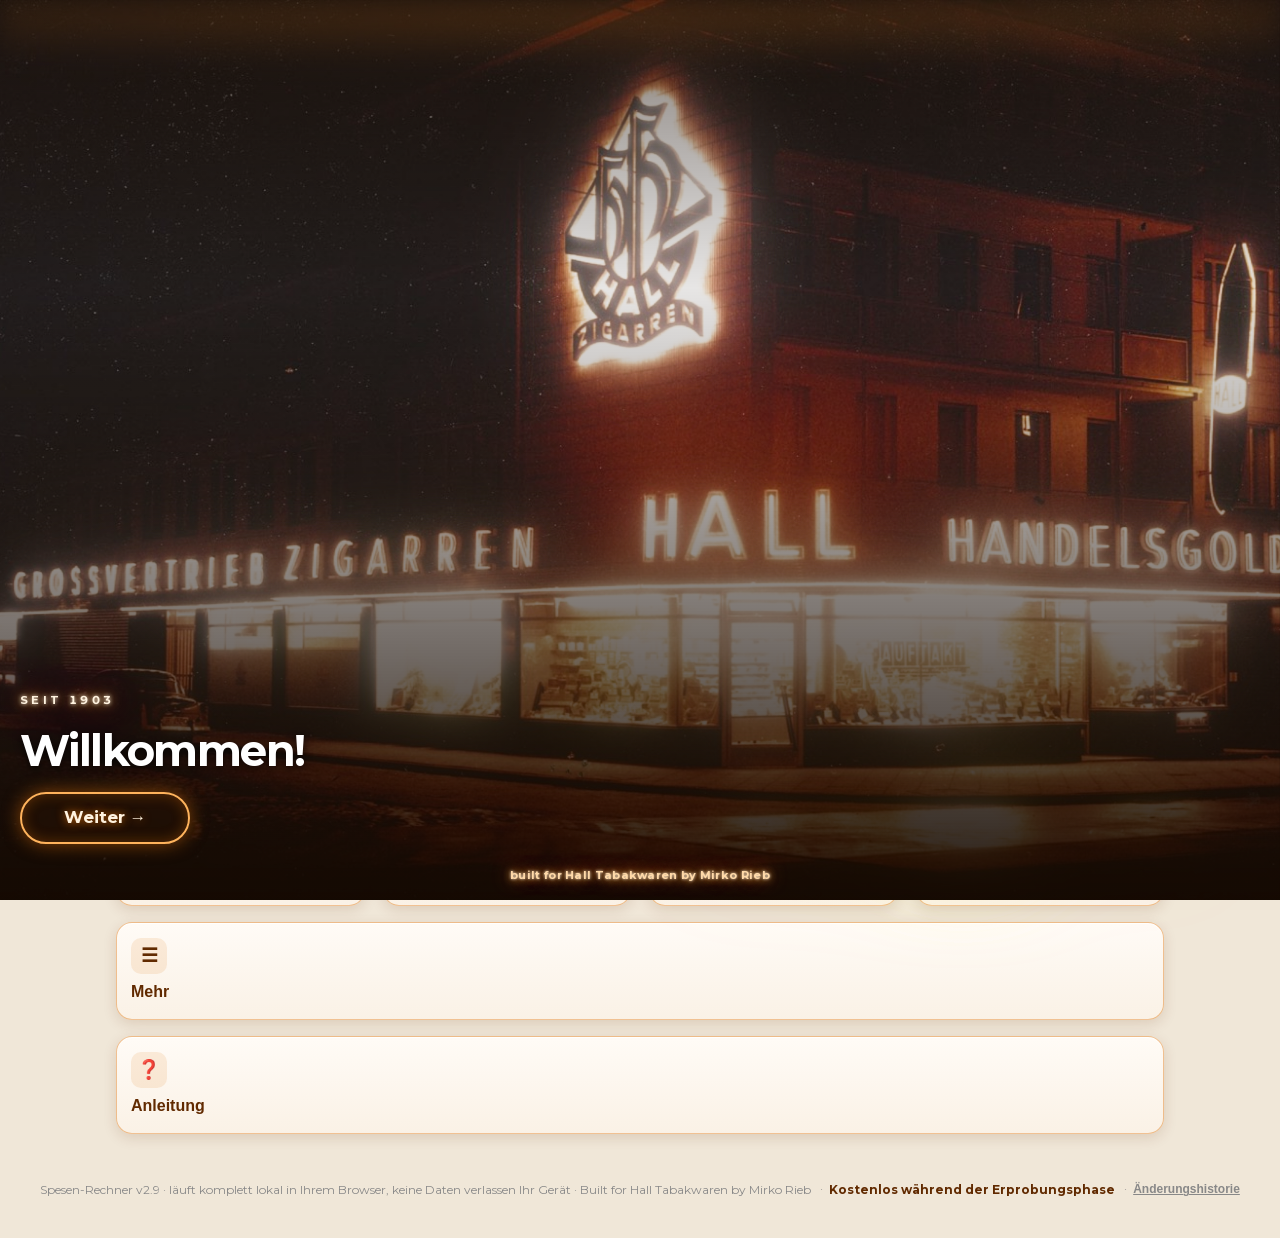
==== commit b76bb758: "Kollegen lesen keine gesperrten Bereiche mehr (07.10.2026) Mirko am 07.10.2026: "entferne die bereic" ====
--- a/app/index.html
+++ b/app/index.html
@@ -72,10 +72,11 @@
   <div class="kasten">
     <img src="../hall-logo.png" alt="Hall Tabakwaren">
     <h1>Einen Moment …</h1>
+    <!-- 07.10.2026: Hier stand "Die Arbeitszeit steckt jetzt direkt im
+         Spesen-Rechner - als Knopf ⏱️ Arbeitszeit". Kollegen haben die
+         Arbeitszeit nicht (Mirko: "entferne die bereiche wo das noch steht"). -->
     <p>
-      Die Arbeitszeit steckt jetzt direkt im Spesen-Rechner –
-      als Knopf <b>⏱️ Arbeitszeit</b> in der Werkzeugleiste.
-      Sie werden dorthin weitergeleitet.
+      Der Spesen-Rechner öffnet sich – Sie werden weitergeleitet.
     </p>
     <a href="../index.html">Weiter zum Spesen-Rechner</a>
   </div>
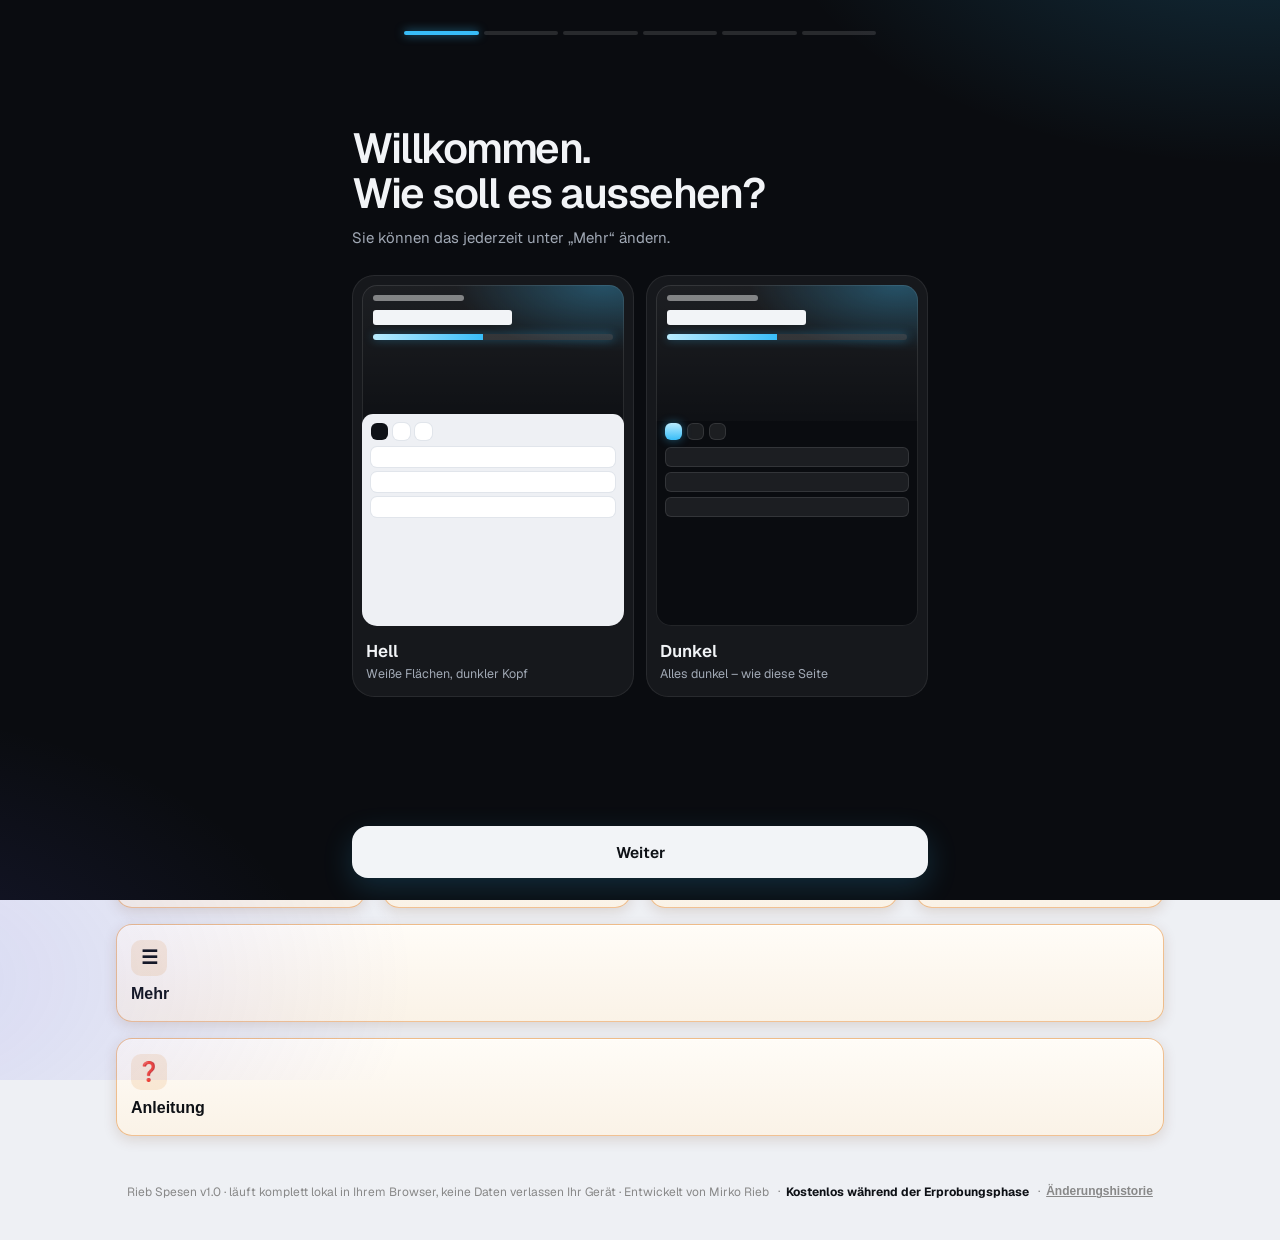
==== commit 8ac1677f: "Rieb Spesen 1.0: neues Design, Abgleich fuer alle, neue Anleitung mit Video Umbau 07.-10.10.2026 (Ue" ====
--- a/app/index.html
+++ b/app/index.html
@@ -2,7 +2,7 @@
 <html lang="de">
 <head>
 <meta charset="UTF-8">
-<title>Hall Tabakwaren</title>
+<title>Rieb Spesen</title>
 <meta name="viewport" content="width=device-width, initial-scale=1, viewport-fit=cover">
 
 <!-- ===================================================================
@@ -37,11 +37,11 @@
      =================================================================== -->
 
 <link rel="manifest" href="manifest.json">
-<meta name="theme-color" content="#FE5C01">
+<meta name="theme-color" content="#0A0C10">
 <link rel="icon" type="image/png" href="../icons/icon-192.png">
 <link rel="apple-touch-icon" href="../icons/apple-touch-icon.png">
 <meta name="apple-mobile-web-app-capable" content="yes">
-<meta name="apple-mobile-web-app-title" content="Hall">
+<meta name="apple-mobile-web-app-title" content="Rieb Spesen">
 
 <!-- Weiterleitung auch ohne JavaScript, etwa wenn es abgeschaltet ist -->
 <meta http-equiv="refresh" content="0; url=../index.html">
@@ -50,19 +50,20 @@
 <style>
   body {
     font-family: -apple-system, BlinkMacSystemFont, Helvetica, Arial, sans-serif;
-    margin: 0; background: #e9edf1; color: #370F06;
+    margin: 0; background: #0A0C10; color: #F2F4F7;
     display: flex; align-items: center; justify-content: center;
     min-height: 100vh; padding: 24px; text-align: center;
   }
+  /* 08.10.2026: neutral ("Rieb Spesen") statt Hall-Logo und -Orange */
   .kasten {
-    background: #fff; border-radius: 14px; padding: 28px 24px;
-    max-width: 380px; border-top: 3px solid #FE5C01;
+    background: #171B23; border-radius: 24px; padding: 28px 24px;
+    max-width: 380px; box-shadow: inset 0 0 0 1px rgba(255,255,255,.08);
   }
-  img { height: 40px; margin-bottom: 14px; }
+  img { height: 48px; width: 48px; margin-bottom: 14px; border-radius: 12px; }
   h1 { font-size: 1.05rem; margin: 0 0 10px; }
-  p { font-size: 0.9rem; line-height: 1.5; color: #555; margin: 0 0 16px; }
+  p { font-size: 0.9rem; line-height: 1.5; color: #A0A8B4; margin: 0 0 16px; }
   a {
-    display: inline-block; background: #FE5C01; color: #fff; font-weight: 600;
+    display: inline-block; background: #F2F4F7; color: #0E1116; font-weight: 600;
     text-decoration: none; padding: 12px 20px; border-radius: 999px;
     font-size: 0.92rem;
   }
@@ -70,15 +71,15 @@
 </head>
 <body>
   <div class="kasten">
-    <img src="../hall-logo.png" alt="Hall Tabakwaren">
+    <img src="../icons/favicon-180.png" alt="Rieb Spesen">
     <h1>Einen Moment …</h1>
     <!-- 07.10.2026: Hier stand "Die Arbeitszeit steckt jetzt direkt im
          Spesen-Rechner - als Knopf ⏱️ Arbeitszeit". Kollegen haben die
          Arbeitszeit nicht (Mirko: "entferne die bereiche wo das noch steht"). -->
     <p>
-      Der Spesen-Rechner öffnet sich – Sie werden weitergeleitet.
+      Rieb Spesen öffnet sich – Sie werden weitergeleitet.
     </p>
-    <a href="../index.html">Weiter zum Spesen-Rechner</a>
+    <a href="../index.html">Weiter zu Rieb Spesen</a>
   </div>
 
 <script>
